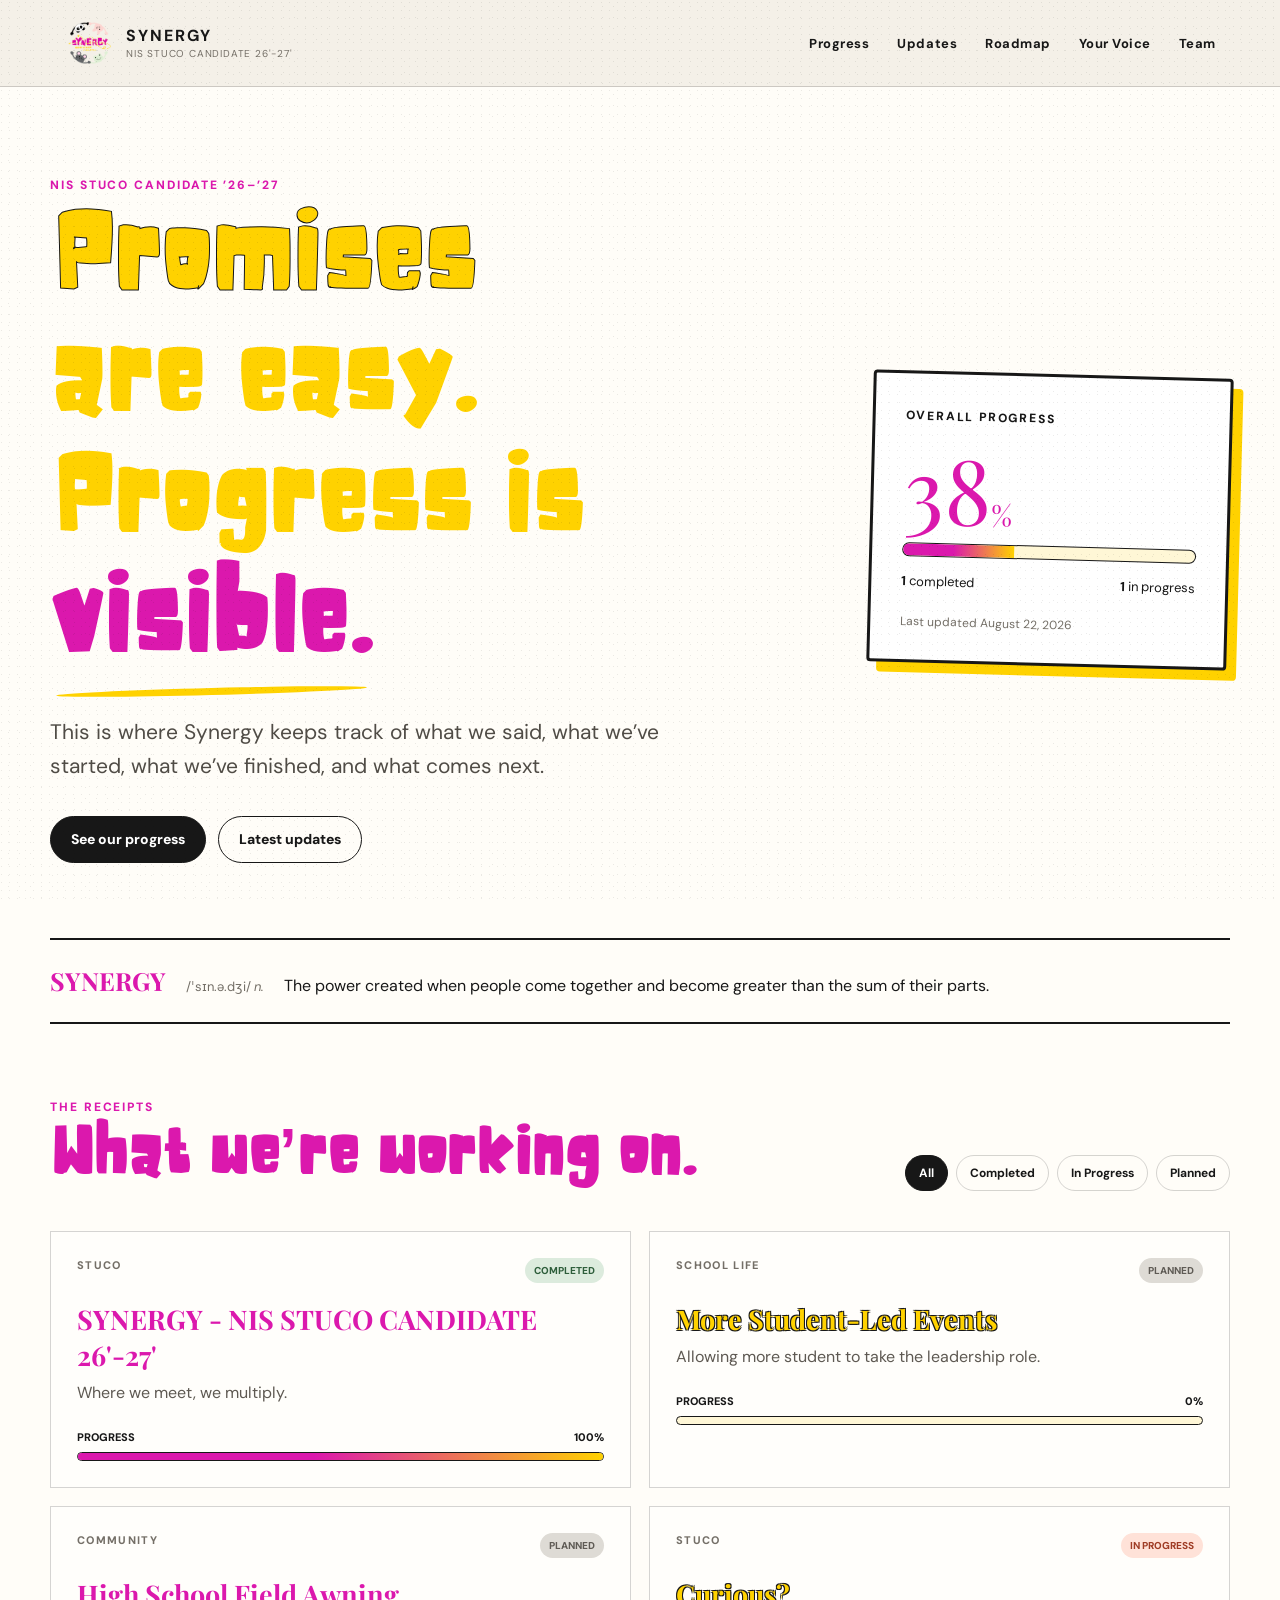
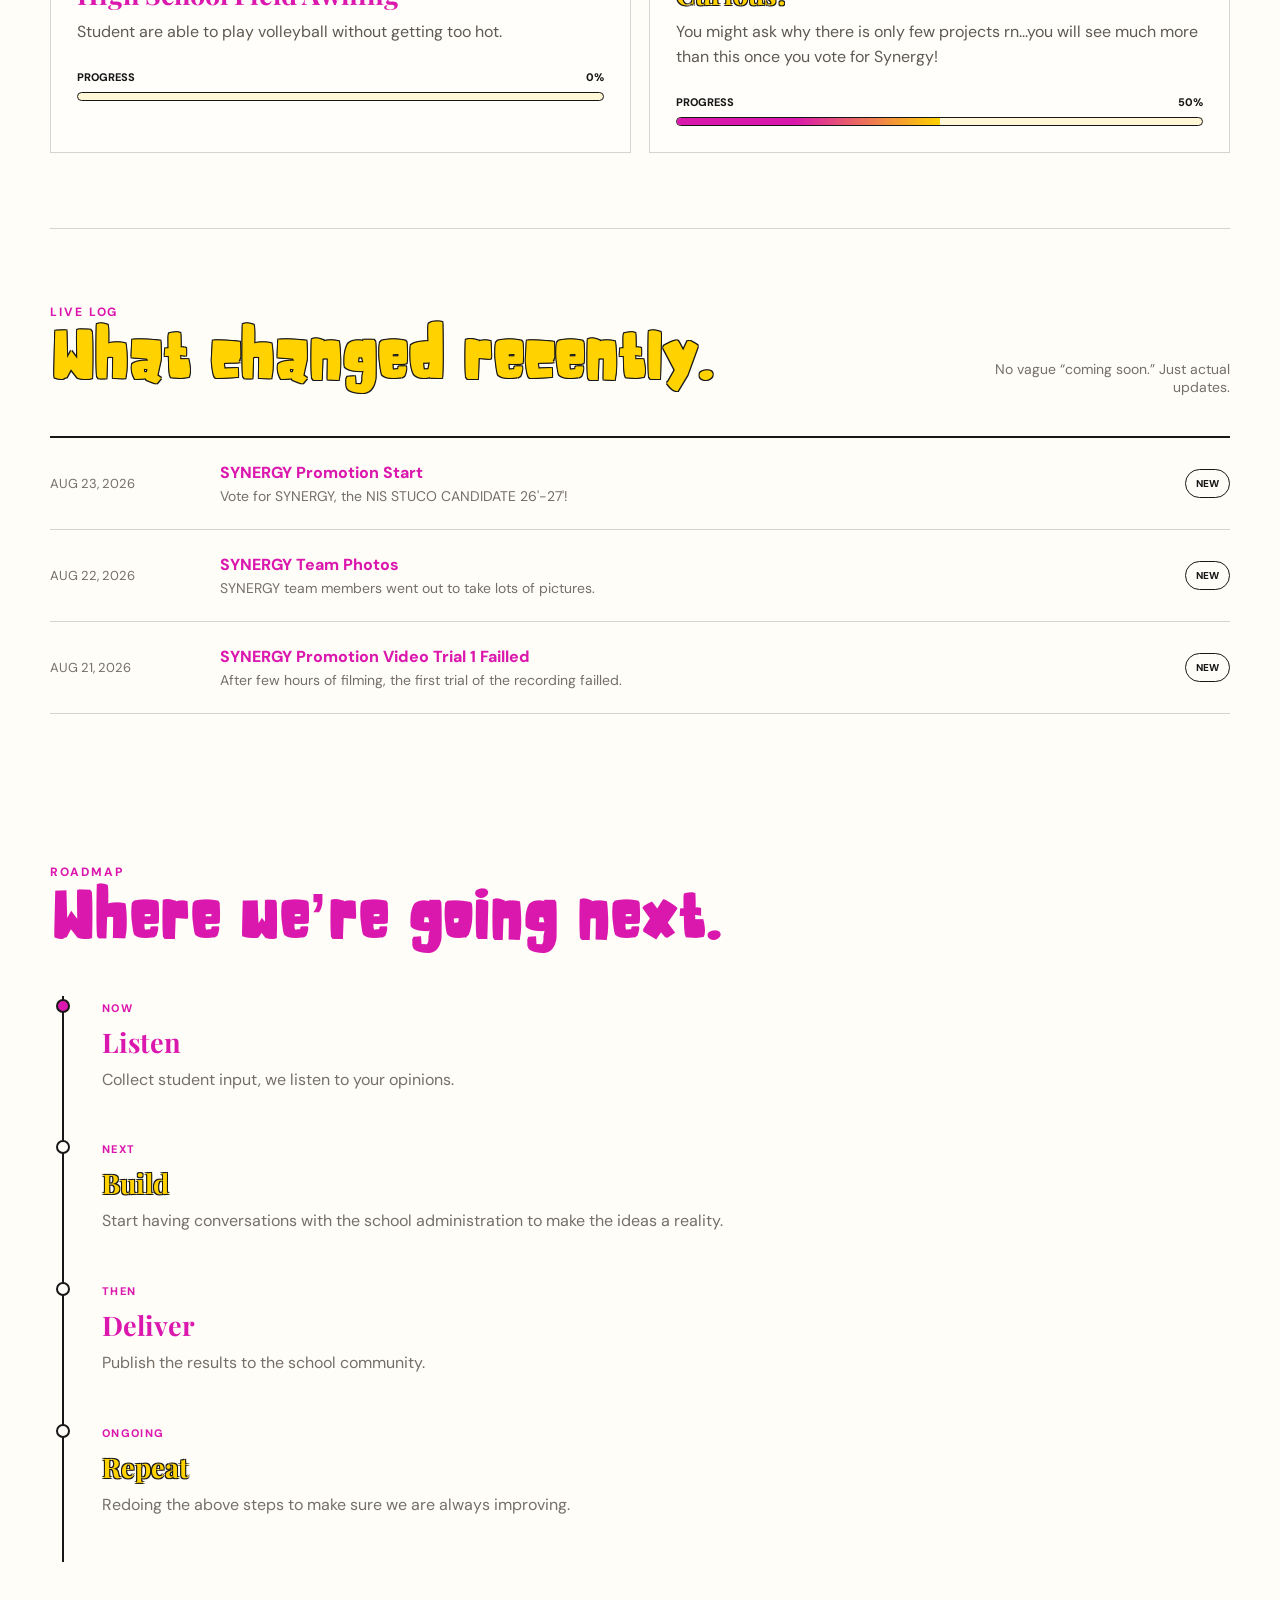
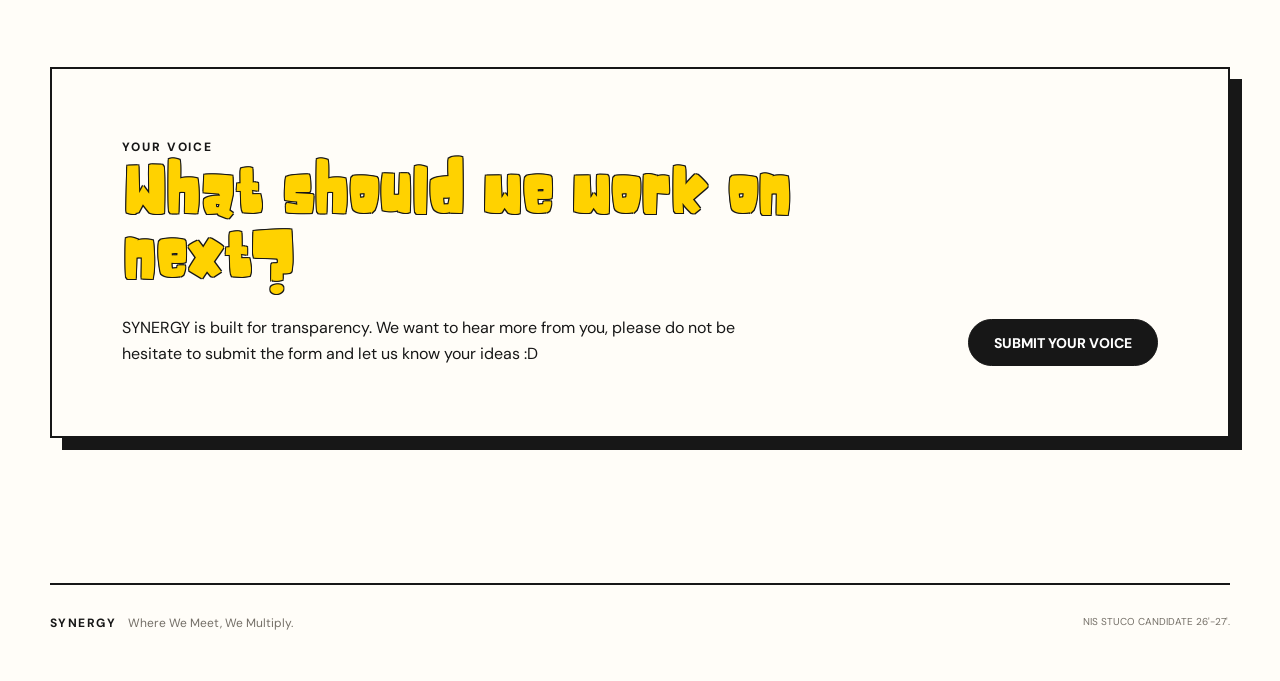
==== index.html @ 8efcdbad "Add files via upload" ====
<!DOCTYPE html>
<html lang="en">
<head>
  <meta charset="UTF-8" />
  <meta name="viewport" content="width=device-width, initial-scale=1.0" />
  <meta name="description" content="Synergy NIS STUCO Progress Hub — promises, progress, and updates in one place." />
  <title>Synergy — NIS STUCO Progress</title>
  <link rel="preconnect" href="https://fonts.googleapis.com">
  <link rel="preconnect" href="https://fonts.gstatic.com" crossorigin>
  <link href="https://fonts.googleapis.com/css2?family=DM+Sans:wght@400;500;600;700&family=Playfair+Display:ital,wght@0,700;1,700&display=swap" rel="stylesheet">
  <link href="https://fonts.googleapis.com/css2?family=Bungee&family=DM+Sans:wght@400;600;700;800&display=swap" rel="stylesheet">
  <link rel="stylesheet" href="style.css" />
  <style>
  /* Opening animation */
  #intro {
    position: fixed;
    inset: 0;
    z-index: 99999;

    display: flex;
    justify-content: center;
    align-items: center;

    background: #f3efe6;

    transition:
      opacity 0.7s ease,
      transform 0.9s cubic-bezier(.76, 0, .24, 1);
  }

  .intro-content {
    text-align: center;
  }

  .intro-logo {
    width: 600px;
    height: auto;

    opacity: 0;
    transform: scale(0.82);

    animation: logoIntro 1.2s ease forwards;
  }

  .intro-text {
    margin-top: 22px;

    font-size: 11px;
    font-weight: 700;
    letter-spacing: 0.25em;

    opacity: 0;
    transform: translateY(8px);

    animation: textIntro 0.8s ease 0.8s forwards;
  }

  #intro.hide {
    opacity: 0;
    transform: translateY(-100%);
    pointer-events: none;
  }

  @keyframes logoIntro {
    0% {
      opacity: 0;
      transform: scale(0.82);
    }

    100% {
      opacity: 1;
      transform: scale(1);
    }
  }

  @keyframes textIntro {
    0% {
      opacity: 0;
      transform: translateY(8px);
    }

    100% {
      opacity: 1;
      transform: translateY(0);
    }
  }
</style>
</head>
<body>
    
    <div id="intro">
      <div class="intro-content">
        <img src="synergy-wordlogo.png" alt="Synergy Logo" class="intro-logo" width="2000" height="500" />
    
        <p class="intro-text">
          WHERE WE MEET, WE MULTIPLY.
        </p>
      </div>
    </div>
    
  <div class="grain"></div>

  <header class="site-header">
    <a class="brand" href="#top" aria-label="Synergy home">
      <img class="brand-logo" src="synergy-logo.png" alt="Synergy Logo" width="50" height="50" />
      <span class="brand-text">
        <strong>SYNERGY</strong>
        <small>NIS STUCO CANDIDATE 26'-27'</small>
      </span>
    </a>

    <nav>
      <a href="#progress">Progress</a>
      <a href="#updates">Updates</a>
      <a href="#roadmap">Roadmap</a>
      <a href="#ideas">Your Voice</a>
      <a href="team.html">Team</a>
    </nav>

    <button class="menu-btn" id="menuBtn" aria-label="Open menu">☰</button>
  </header>

  <main id="top">
    <section class="hero">
      <div class="hero-copy">
        <p class="eyebrow">NIS STUCO CANDIDATE ’26–’27</p>
        <h1><span class="hero-yellow">Promises</span><br>are easy.<br>Progress is <em>visible.</em></h1>
        <p class="hero-sub">
          This is where Synergy keeps track of what we said, what we’ve started,
          what we’ve finished, and what comes next.
        </p>

        <div class="hero-actions">
          <a class="btn primary" href="#progress">See our progress</a>
          <a class="btn secondary" href="#updates">Latest updates</a>
        </div>
      </div>

      <aside class="score-card">
        <span class="score-label">OVERALL PROGRESS</span>
        <div class="score-number"><span id="overallPercent">0</span><small>%</small></div>
        <div class="progress-track big">
          <div id="overallBar" class="progress-fill"></div>
        </div>
        <div class="score-meta">
          <span><b id="completedCount">0</b> completed</span>
          <span><b id="activeCount">0</b> in progress</span>
        </div>
        <p class="updated">Last updated <span id="lastUpdated">—</span></p>
      </aside>
    </section>

    <section class="definition-strip">
      <span class="dictionary-word">SYNERGY</span>
      <span class="phonetic">/ˈsɪn.ə.dʒi/ <i>n.</i></span>
      <span class="definition">The power created when people come together and become greater than the sum of their parts.</span>
    </section>

    <section class="section" id="progress">
      <div class="section-heading">
        <div>
          <p class="eyebrow">THE RECEIPTS</p>
          <h2>What we’re working on.</h2>
        </div>
        <div class="filter-row" id="filters">
          <button class="filter active" data-filter="all">All</button>
          <button class="filter" data-filter="complete">Completed</button>
          <button class="filter" data-filter="active">In Progress</button>
          <button class="filter" data-filter="planned">Planned</button>
        </div>
      </div>

      <div class="progress-grid" id="progressGrid"></div>
    </section>

    <section class="section updates-section" id="updates">
      <div class="section-heading">
        <div>
          <p class="eyebrow">LIVE LOG</p>
          <h2>What changed recently.</h2>
        </div>
        <p class="section-note">No vague “coming soon.” Just actual updates.</p>
      </div>

      <div class="updates-list" id="updatesList"></div>
    </section>

    <section class="section" id="roadmap">
      <div class="section-heading">
        <div>
          <p class="eyebrow">ROADMAP</p>
          <h2>Where we’re going next.</h2>
        </div>
      </div>

      <div class="timeline" id="timeline"></div>
    </section>

    <section class="section voice-section" id="ideas">
      <div class="voice-card">
        <div>
          <p class="eyebrow">YOUR VOICE</p>
          <h2>What should we work on next?</h2>
          <p>
            SYNERGY is built for transparency. We want to hear more from you, please do not be hesitate to submit the form and let us know your ideas :D
          </p>
        </div>
        <a class="btn primary" href="#" id="ideaButton" style="min-width: 190px; padding: 0 28px; white-space: nowrap;">
          SUBMIT YOUR VOICE
        </a>
      </div>
    </section>
  </main>

  <footer>
    <div>
      <strong>SYNERGY</strong>
      <span>Where We Meet, We Multiply.</span>
    </div>
    <small>NIS STUCO CANDIDATE 26'-27'.</small>
  </footer>
  <script src="script.js"></script>
  <script>
  window.addEventListener("load", function () {
    const intro = document.getElementById("intro");

    setTimeout(() => {
      intro.classList.add("hide");
    }, 2200);

    setTimeout(() => {
      intro.style.display = "none";
    }, 3200);
  });
</script>
</body>
</html>
---- style.css ----
:root {
  --ink: #171717;

  --paper: #fffdf8;
  --paper-2: #fff7d6;

  --pink: #db18ad;
  --yellow: #ffd200;

  --muted: #746f67;
  --line: rgba(23, 23, 23, 0.18);

  --white: #ffffff;
}

@font-face {
  font-family: "Noot";
  src: url("noot-regular.ttf") format("truetype");
  font-weight: 400;
  font-style: normal;
  font-display: swap;
}

.team-group-photo {
  position: relative;

  display: flex;
  justify-content: center;
  align-items: center;

  min-height: 600px;
}


.group-photo-frame {
  position: relative;

  width: min(100%, 520px);

  padding: 14px 14px 55px;

  background: white;

  border: 3px solid var(--ink);

  box-shadow:
    13px 13px 0 var(--yellow);

  transform: rotate(2.5deg);

  transition:
    transform 0.25s ease,
    box-shadow 0.25s ease;
}


.group-photo-frame:hover {
  transform:
    rotate(0deg)
    translateY(-6px);

  box-shadow:
    15px 15px 0 var(--pink);
}


.group-photo-frame img {
  display: block;

  width: 100%;
  aspect-ratio: 1 / 1;

  object-fit: cover;

  border: 2px solid var(--ink);
}


/* little handwritten-style note */

.photo-note {
  position: absolute;

  left: 25px;
  bottom: 14px;

  font-family: "Noot", sans-serif;
  font-size: 22px;

  color: var(--pink);

  transform: rotate(-2deg);
}


/* DOODLES */

.photo-doodle {
  position: absolute;

  z-index: 5;

  font-family: "Noot", sans-serif;

  pointer-events: none;
}


.doodle-one {
  top: 20px;
  right: 20px;

  color: var(--yellow);

  font-size: 55px;

  transform: rotate(15deg);
}


.doodle-two {
  bottom: 30px;
  right: -10px;

  color: var(--pink);

  font-size: 50px;

  transform: rotate(10deg);
}


.doodle-three {
  top: 100px;
  left: -25px;

  color: var(--pink);

  font-size: 45px;

  transform: rotate(-15deg);
}

.doodle {
  position: absolute;
  font-family: "Noot", sans-serif;
  pointer-events: none;
  user-select: none;
  z-index: 2;
}

.doodle-pink {
  color: var(--pink);
}

.doodle-yellow {
  color: var(--yellow);
}

.eyebrow,
.project-category,
.timeline-date,
.update-date {
  color: var(--pink);
}

.section h2,
.voice-card h2 {
  color: var(--pink);
}

.section:nth-of-type(even) h2 {
  color: var(--yellow);
  text-shadow:
    -1px -1px 0 var(--ink),
     1px -1px 0 var(--ink),
    -1px  1px 0 var(--ink),
     1px  1px 0 var(--ink);
}

.project-card h3 {
  color: var(--pink);
}

.project-card:nth-child(even) h3 {
  color: var(--yellow);
  text-shadow:
    -1px -1px 0 var(--ink),
     1px -1px 0 var(--ink),
    -1px  1px 0 var(--ink),
     1px  1px 0 var(--ink);
}

.update-title {
  color: var(--pink);
}

.timeline-item h3 {
  color: var(--pink);
}

.timeline-item:nth-child(even) h3 {
  color: var(--yellow);
  text-shadow:
    -1px -1px 0 var(--ink),
     1px -1px 0 var(--ink),
    -1px  1px 0 var(--ink),
     1px  1px 0 var(--ink);
}

.dictionary-word {
  color: var(--pink);
}

* {
  box-sizing: border-box;
}

html {
  scroll-behavior: smooth;
}

body {
  margin: 0;
  color: var(--ink);
  background: var(--paper);
  font-family: "DM Sans", sans-serif;
  overflow-x: hidden;
}

.grain {
  pointer-events: none;
  position: fixed;
  inset: 0;
  z-index: 99;
  opacity: 0.08;
  background-image:
    radial-gradient(circle at 20% 30%, #000 0.6px, transparent 0.7px),
    radial-gradient(circle at 75% 60%, #000 0.5px, transparent 0.6px);
  background-size: 8px 8px, 11px 11px;
  mix-blend-mode: multiply;
}

.site-header {
  position: sticky;
  top: 0;
  z-index: 50;
  display: flex;
  align-items: center;
  justify-content: space-between;
  padding: 18px clamp(20px, 5vw, 70px);
  border-bottom: 1px solid var(--line);
  background: rgba(243, 239, 230, 0.92);
  backdrop-filter: blur(12px);
}

.brand {
  display: inline-flex;
  gap: 12px;
  align-items: center;
  color: inherit;
  text-decoration: none;
}

.brand-mark {
  display: grid;
  place-items: center;
  width: 42px;
  height: 42px;
  border: 2px solid var(--ink);
  border-radius: 50%;
  font-family: "Playfair Display", serif;
  font-size: 23px;
  font-weight: 700;
  transform: rotate(-6deg);
}

.brand-text {
  display: flex;
  flex-direction: column;
  line-height: 1;
}

.brand-text strong {
  letter-spacing: 0.12em;
}

.brand-text small {
  margin-top: 5px;
  color: var(--muted);
  font-size: 10px;
  letter-spacing: 0.08em;
}

nav {
  display: flex;
  gap: 28px;
}

nav a {
  position: relative;

  color: var(--ink);
  text-decoration: none;
  font-size: 13px;
  font-weight: 700;
  letter-spacing: 0.04em;
}

nav a::after {
  content: "";
  position: absolute;

  left: 0;
  bottom: -5px;

  width: 0;
  height: 4px;

  background: var(--yellow);
  border-radius: 50%;

  transition: width 0.2s ease;
}

nav a:hover::after {
  width: 100%;
}

nav a:hover {
  color: var(--pink);
}

.menu-btn {
  display: none;
  border: 0;
  background: transparent;
  font-size: 25px;
  cursor: pointer;
}

main {
  width: min(1180px, calc(100% - 40px));
  margin: 0 auto;
}

.hero {
  min-height: 74vh;
  display: grid;
  grid-template-columns: minmax(0, 1.5fr) minmax(300px, 0.75fr);
  gap: clamp(40px, 8vw, 100px);
  align-items: center;
  padding: 90px 0 75px;
}

.eyebrow {
  margin: 0 0 12px;
  color: var(--pink);
  font-size: 12px;
  font-weight: 800;
  letter-spacing: 0.16em;
}

.hero-yellow {
  color: var(--yellow);
  -webkit-text-stroke: 1px var(--ink);
}

.hero h1,
.section h2,
.voice-card h2,
.project-card h3,
.timeline-item h3 {
  font-family: "Noot", sans-serif;
}

.hero h1 {
  color: var(--yellow);
}

.hero h1 em {
  color: var(--pink);
  font-style: normal;
}

.hero h1 {
  margin: 0;
  max-width: 850px;
  font-size: clamp(55px, 8vw, 105px);
  line-height: 1.18;
  letter-spacing: 0.01em;
}

.hero h1 em {
  color: var(--accent);
  font-weight: 700;
}

.hero h1 em {
  position: relative;
  display: inline-block;
  color: var(--pink);
  font-style: normal;
}

.hero h1 em::after {
  content: "";
  position: absolute;

  left: 2%;
  bottom: -7px;

  width: 96%;
  height: 7px;

  background: var(--yellow);

  border-radius: 50%;
  transform: rotate(-1.5deg);

  z-index: -1;
}

.hero-sub {
  max-width: 680px;
  margin: 28px 0 0;
  color: #504c46;
  font-size: clamp(17px, 2vw, 21px);
  line-height: 1.6;
}

.hero-actions {
  display: flex;
  gap: 12px;
  flex-wrap: wrap;
  margin-top: 32px;
}

.btn {
  display: inline-flex;
  align-items: center;
  justify-content: center;
  min-height: 47px;
  padding: 0 20px;
  border: 1.5px solid var(--ink);
  border-radius: 999px;
  color: var(--ink);
  font-size: 14px;
  font-weight: 800;
  text-decoration: none;
  transition: 160ms ease;
}

.btn:hover {
  transform: translateY(-2px);
}

.btn.primary {
  background: var(--ink);
  color: var(--white);
}

.btn.secondary {
  background: transparent;
}

.score-card {
  padding: 30px;
  border: 3px solid var(--ink);
  background: #fff;
  box-shadow: 10px 10px 0 var(--yellow);
  transform: rotate(1.5deg);
  border-radius: 4px;
}

.score-number {
  color: var(--pink);
}

.score-label {
  font-size: 12px;
  font-weight: 800;
  letter-spacing: 0.15em;
}

.score-number {
  margin: 18px 0 10px;
  font-family: "Playfair Display", serif;
  font-size: 90px;
  line-height: 1;
}

.score-number small {
  font-size: 28px;
}

.progress-track {
  position: relative;
  height: 9px;
  overflow: hidden;
  border: 1px solid var(--ink);
  border-radius: 99px;
  background: var(--paper-2);
}

.progress-track.big {
  height: 14px;
}

.progress-fill {
  width: 0;
  height: 100%;

  background: linear-gradient(
    90deg,
    #db18ad 0%,
    #db18ad 45%,
    #ffd200 100%
  );

  transition: width 900ms cubic-bezier(.16,.8,.22,1);
}

.score-meta {
  display: flex;
  justify-content: space-between;
  margin-top: 16px;
  font-size: 13px;
}

.updated {
  margin: 24px 0 0;
  color: var(--muted);
  font-size: 12px;
}

.definition-strip {
  display: grid;
  grid-template-columns: auto auto 1fr;
  gap: 20px;
  align-items: baseline;
  padding: 24px 0;
  border-top: 2px solid var(--ink);
  border-bottom: 2px solid var(--ink);
}

.dictionary-word {
  font-family: "Playfair Display", serif;
  font-size: 25px;
  font-weight: 700;
}

.phonetic {
  color: var(--muted);
  font-size: 13px;
}

.definition {
  line-height: 1.5;
}

.section {
  padding: 75px 0;
}

.section-heading {
  display: flex;
  align-items: end;
  justify-content: space-between;
  gap: 30px;
  margin-bottom: 40px;
}

.section h2,
.voice-card h2 {
  margin: 0;
  font-size: clamp(40px, 5vw, 66px);
  line-height: 1;
}

.section-note {
  max-width: 280px;
  margin: 0;
  color: var(--muted);
  font-size: 14px;
  text-align: right;
}

.filter-row {
  display: flex;
  flex-wrap: wrap;
  gap: 8px;
}

.filter {
  padding: 9px 13px;
  border: 1px solid var(--line);
  border-radius: 999px;
  background: transparent;
  color: var(--ink);
  font: inherit;
  font-size: 12px;
  font-weight: 700;
  cursor: pointer;
}

.filter.active,
.filter:hover {
  border-color: var(--ink);
  background: var(--ink);
  color: var(--white);
}

.progress-grid {
  display: grid;
  grid-template-columns: repeat(2, 1fr);
  gap: 18px;
}

.project-card {
  padding: 26px;
  border: 1px solid var(--line);
  background: rgba(255,255,255,.35);
  transition: transform 160ms ease, box-shadow 160ms ease;
}

.project-card:hover {
  transform: translateY(-4px);
  box-shadow: var(--shadow);
}

.project-top {
  display: flex;
  justify-content: space-between;
  gap: 18px;
}

.project-category {
  color: var(--muted);
  font-size: 11px;
  font-weight: 800;
  letter-spacing: 0.12em;
  text-transform: uppercase;
}

.status-pill {
  white-space: nowrap;
  padding: 6px 9px;
  border-radius: 99px;
  font-size: 10px;
  font-weight: 800;
  text-transform: uppercase;
}

.status-complete {
  background: #dcebdd;
  color: #2e5e3b;
}

.status-active {
  background: #ffe2d8;
  color: #9f3c25;
}

.status-planned {
  background: #dedbd5;
  color: #5f5b55;
}

.project-card h3 {
  margin: 18px 0 8px;
  font-family: "Playfair Display", serif;
  font-size: 27px;
}

.project-card p {
  margin: 0;
  color: #5e5952;
  line-height: 1.55;
}

.project-progress {
  margin-top: 25px;
}

.project-progress-row {
  display: flex;
  justify-content: space-between;
  margin-bottom: 8px;
  font-size: 11px;
  font-weight: 800;
}

.updates-section {
  border-top: 1px solid var(--line);
}

.updates-list {
  border-top: 2px solid var(--ink);
}

.update-item {
  display: grid;
  grid-template-columns: 140px 1fr auto;
  gap: 30px;
  align-items: center;
  padding: 24px 0;
  border-bottom: 1px solid var(--line);
}

.update-date {
  color: var(--muted);
  font-size: 13px;
}

.update-title {
  margin: 0 0 4px;
  font-weight: 800;
}

.update-description {
  margin: 0;
  color: var(--muted);
  font-size: 14px;
}

.update-tag {
  padding: 7px 10px;
  border: 1px solid var(--ink);
  border-radius: 99px;
  font-size: 10px;
  font-weight: 800;
}

.timeline {
  position: relative;
  margin-left: 12px;
  border-left: 2px solid var(--ink);
}

.timeline-item {
  position: relative;
  padding: 0 0 45px 38px;
}

.timeline-dot {
  position: absolute;
  left: -8px;
  top: 3px;
  width: 14px;
  height: 14px;
  border: 2px solid var(--ink);
  border-radius: 50%;
  background: var(--paper);
}

.timeline-item.current .timeline-dot {
  background: var(--pink);
}

.timeline-date {
  color: var(--pink);
  font-size: 11px;
  font-weight: 800;
  letter-spacing: 0.12em;
}

.timeline-item h3 {
  margin: 7px 0;
  font-family: "Playfair Display", serif;
  font-size: 27px;
}

.timeline-item p {
  max-width: 680px;
  margin: 0;
  color: var(--muted);
  line-height: 1.6;
}

.voice-section {
  padding-top: 30px;
}

.voice-card {
  display: flex;
  justify-content: space-between;
  gap: 40px;
  align-items: end;
  padding: clamp(30px, 6vw, 70px);
  background: var(--accent);
  color: var(--ink);
  border: 2px solid var(--ink);
  box-shadow: 12px 12px 0 var(--ink);
}

.voice-card p:not(.eyebrow) {
  max-width: 650px;
  margin: 20px 0 0;
  line-height: 1.6;
}

.voice-card .eyebrow {
  color: var(--ink);
}

footer {
  width: min(1180px, calc(100% - 40px));
  margin: 70px auto 0;
  padding: 30px 0 50px;
  border-top: 2px solid var(--ink);
  display: flex;
  justify-content: space-between;
  gap: 20px;
  color: var(--muted);
  font-size: 12px;
}

footer div {
  display: flex;
  gap: 12px;
}

footer strong {
  color: var(--ink);
  letter-spacing: .12em;
}

.toast {
  position: fixed;
  left: 50%;
  bottom: 28px;
  z-index: 100;
  transform: translate(-50%, 120px);
  padding: 12px 18px;
  border: 1px solid var(--ink);
  background: var(--ink);
  color: var(--white);
  border-radius: 8px;
  font-size: 13px;
  opacity: 0;
  transition: 220ms ease;
}

.toast.show {
  transform: translate(-50%, 0);
  opacity: 1;
}

@media (max-width: 820px) {
  nav {
    position: absolute;
    top: 79px;
    left: 20px;
    right: 20px;
    display: none;
    flex-direction: column;
    padding: 20px;
    border: 1px solid var(--line);
    background: var(--white);
    box-shadow: var(--shadow);
  }

  nav.open {
    display: flex;
  }

  .menu-btn {
    display: block;
  }

  .hero {
    min-height: auto;
    grid-template-columns: 1fr;
    padding-top: 70px;
  }

  .score-card {
    transform: none;
  }

  .definition-strip {
    grid-template-columns: 1fr;
    gap: 6px;
  }

  .section {
    padding: 80px 0;
  }

  .section-heading {
    align-items: start;
    flex-direction: column;
  }

  .section-note {
    text-align: left;
  }

  .progress-grid {
    grid-template-columns: 1fr;
  }

  .update-item {
    grid-template-columns: 1fr;
    gap: 8px;
  }

  .update-tag {
    width: max-content;
  }

  .voice-card {
    align-items: start;
    flex-direction: column;
  }

  .voice-card .btn {
  min-width: 170px;
  white-space: nowrap;
  }

  footer {
    flex-direction: column;
  }

  .brand-logo {
  width: 30px;
  height: 30px;
  object-fit: contain;
  }
}
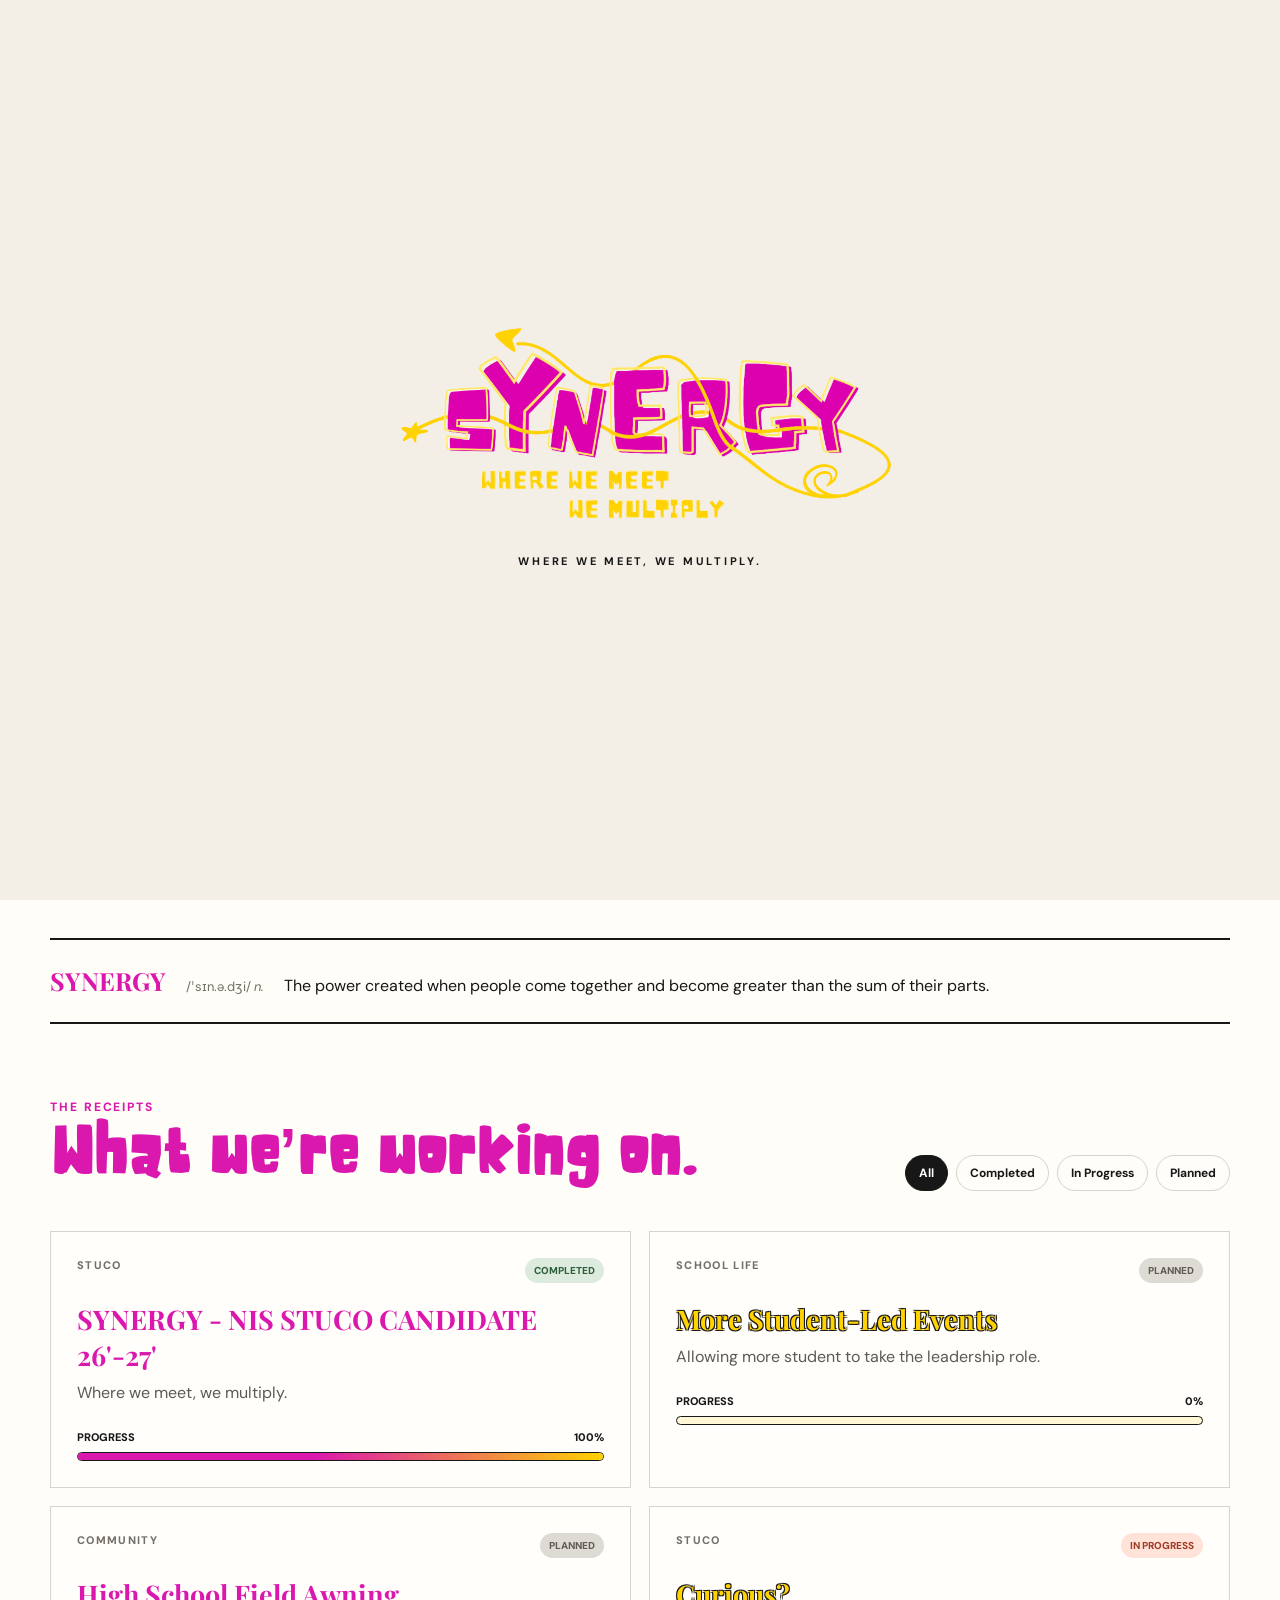
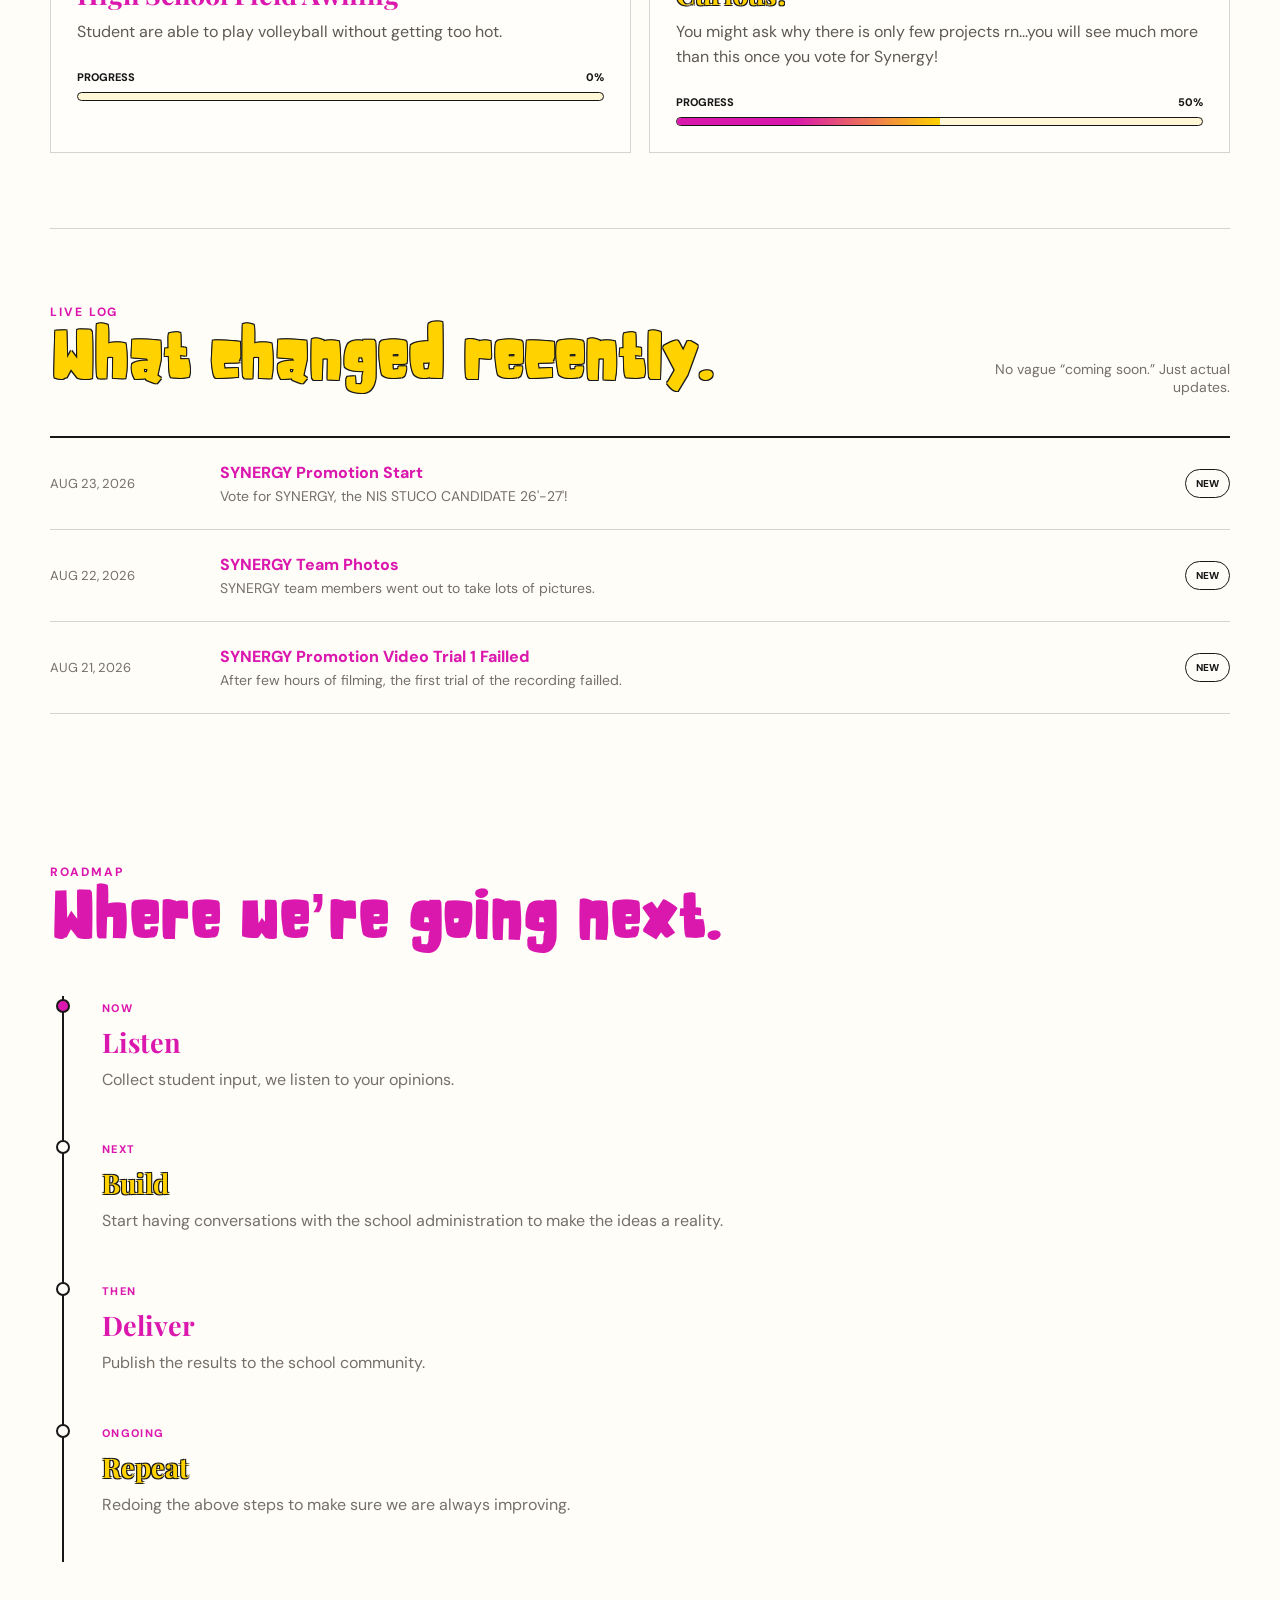
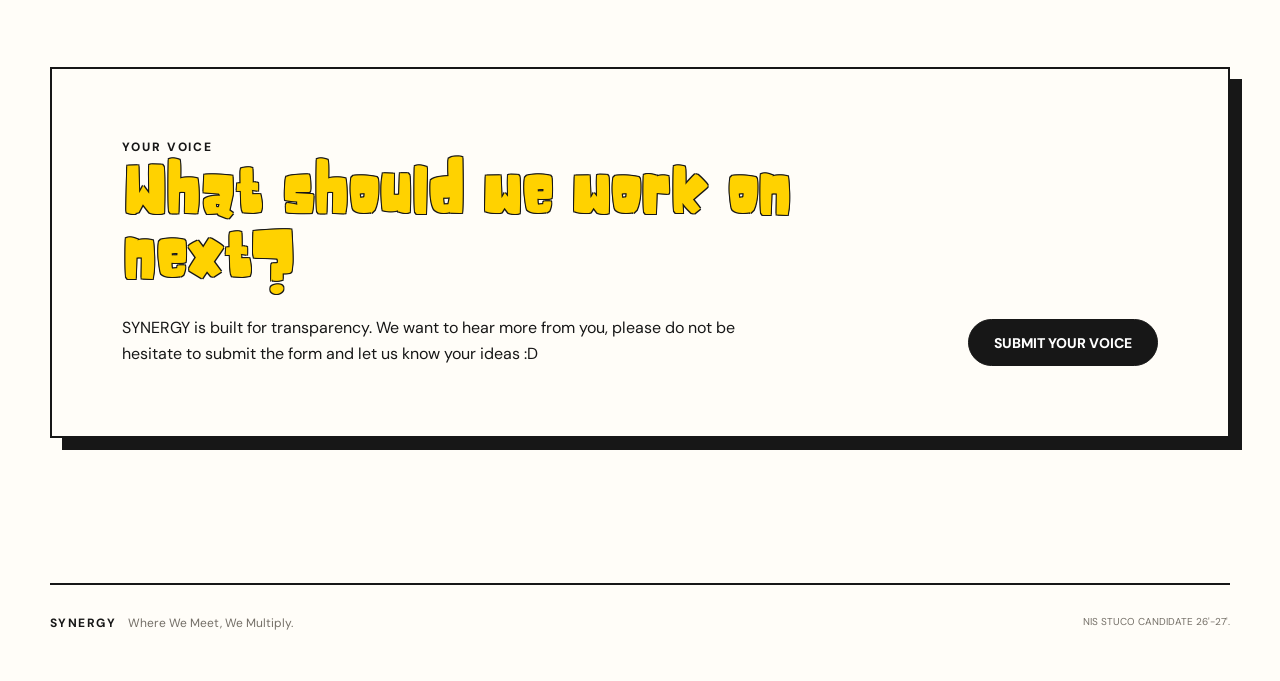
==== commit d519ffee: "Update index.html" ====
--- a/index.html
+++ b/index.html
@@ -10,8 +10,12 @@
   <link href="https://fonts.googleapis.com/css2?family=DM+Sans:wght@400;500;600;700&family=Playfair+Display:ital,wght@0,700;1,700&display=swap" rel="stylesheet">
   <link href="https://fonts.googleapis.com/css2?family=Bungee&family=DM+Sans:wght@400;600;700;800&display=swap" rel="stylesheet">
   <link rel="stylesheet" href="style.css" />
+  <link rel="manifest" href="manifest.json">
+<meta name="theme-color" content="#db18ad">
+
+<link rel="apple-touch-icon" href="icon-192.png">
   <style>
-  /* Opening animation */
+
   #intro {
     position: fixed;
     inset: 0;
@@ -221,6 +225,19 @@
   </footer>
   <script src="script.js"></script>
   <script>
+
+  if ("serviceWorker" in navigator) {
+    window.addEventListener("load", () => {
+      navigator.serviceWorker.register("./service-worker.js")
+        .then(() => {
+          console.log("Service Worker registered");
+        })
+        .catch(error => {
+          console.log("Service Worker registration failed:", error);
+        });
+    });
+  }
+
   window.addEventListener("load", function () {
     const intro = document.getElementById("intro");
 
@@ -234,4 +251,4 @@
   });
 </script>
 </body>
-</html>+</html>
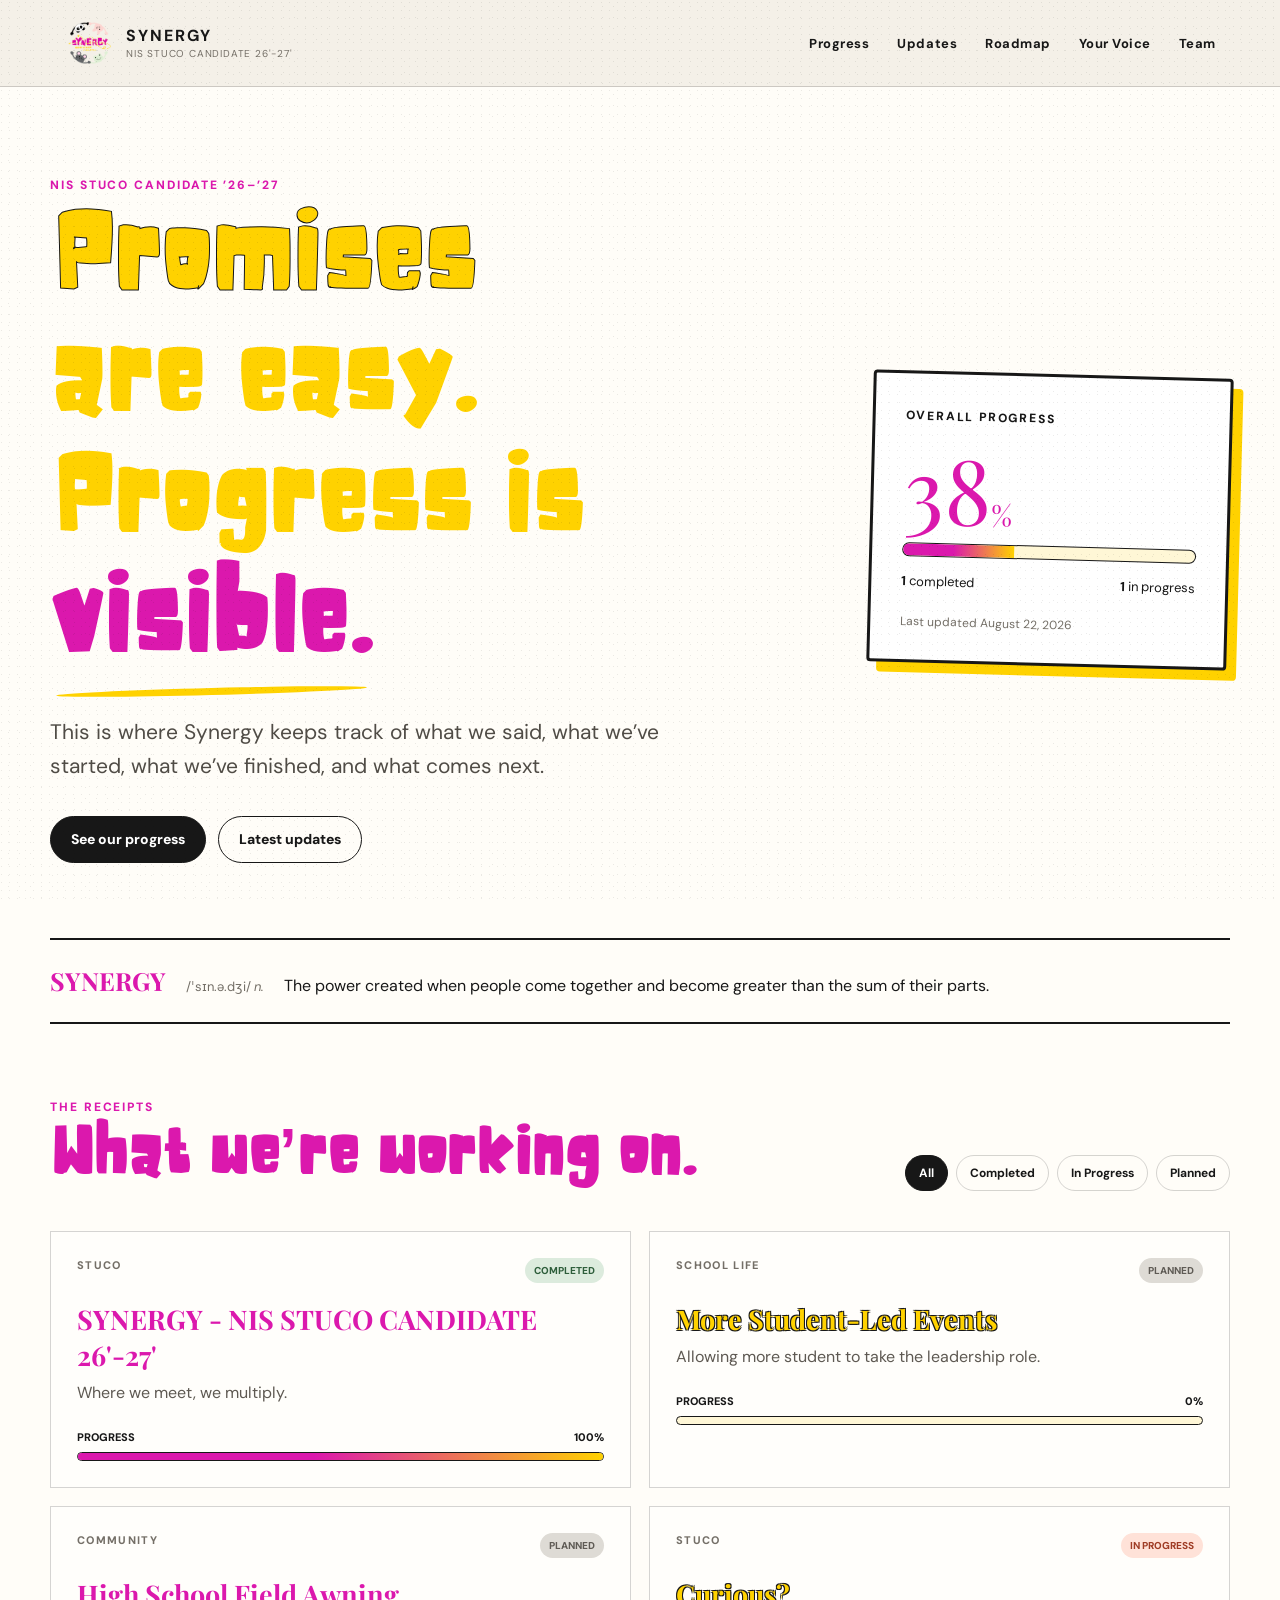
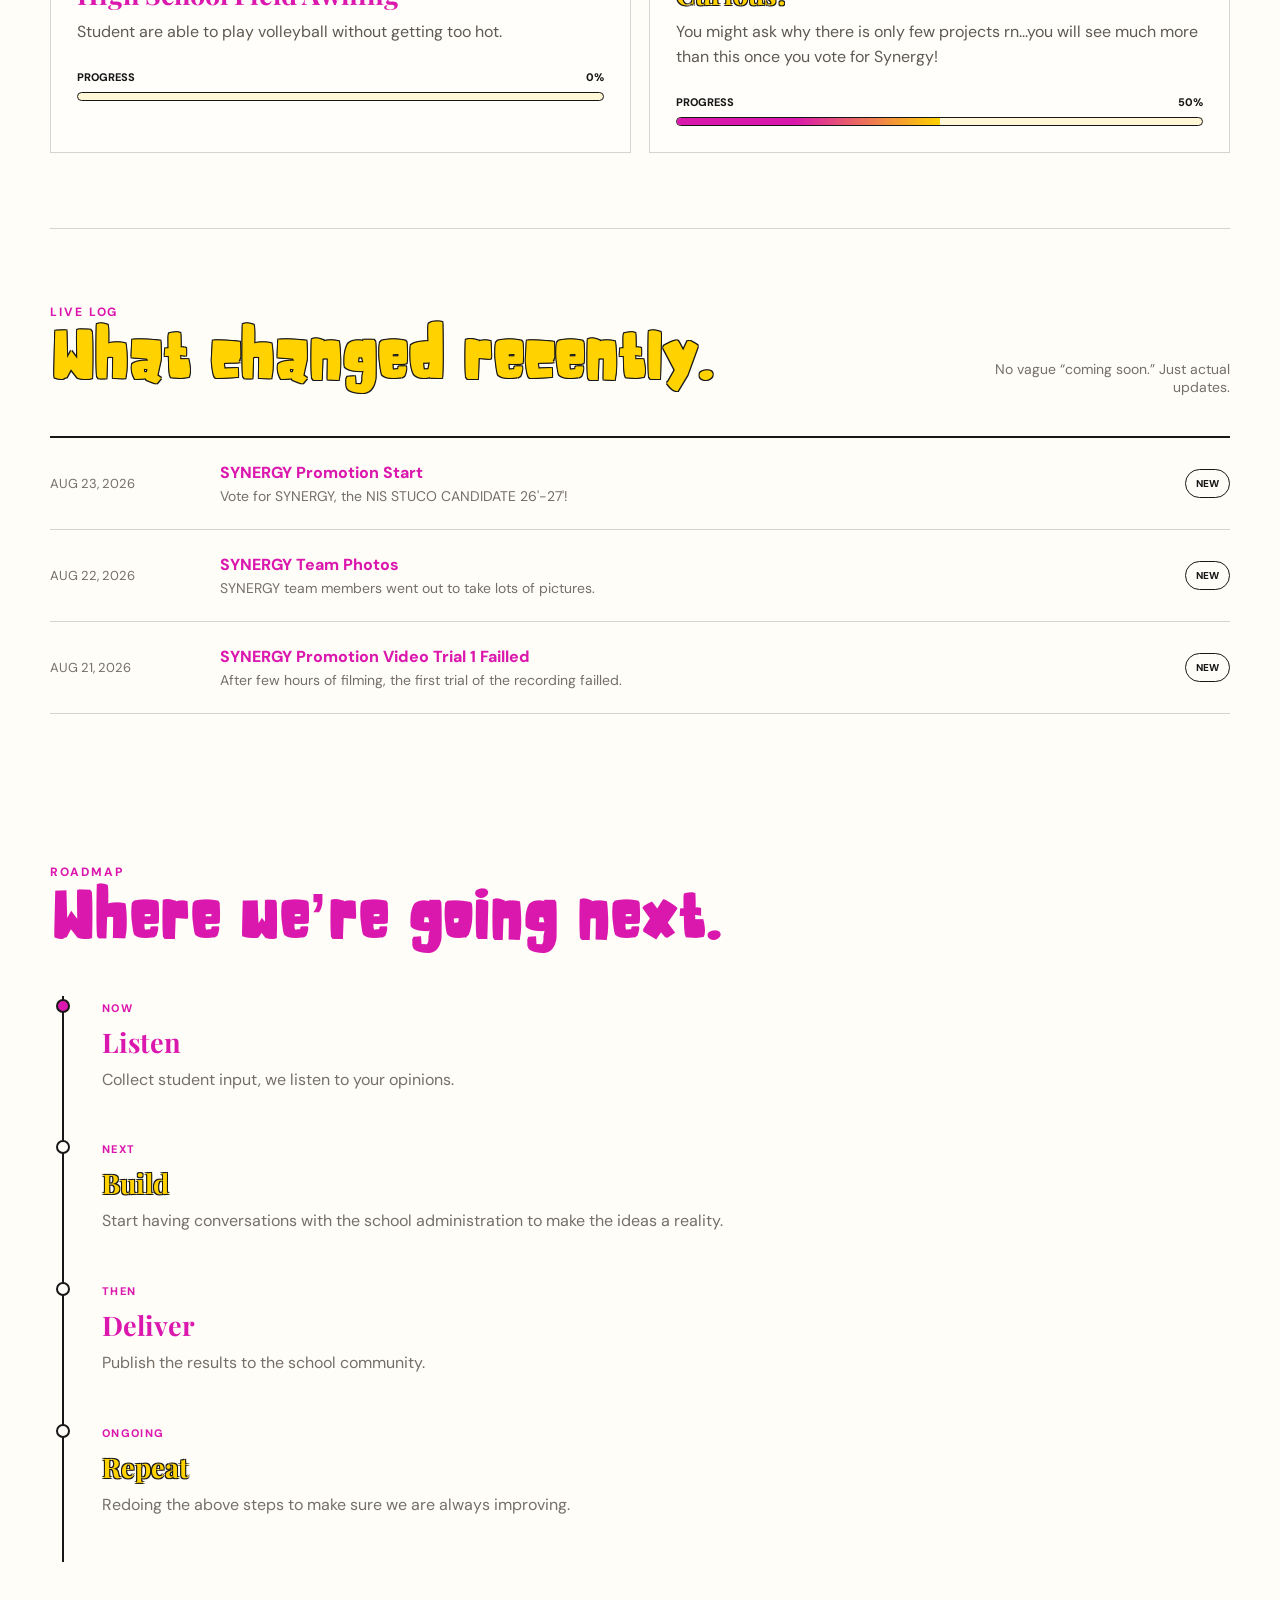
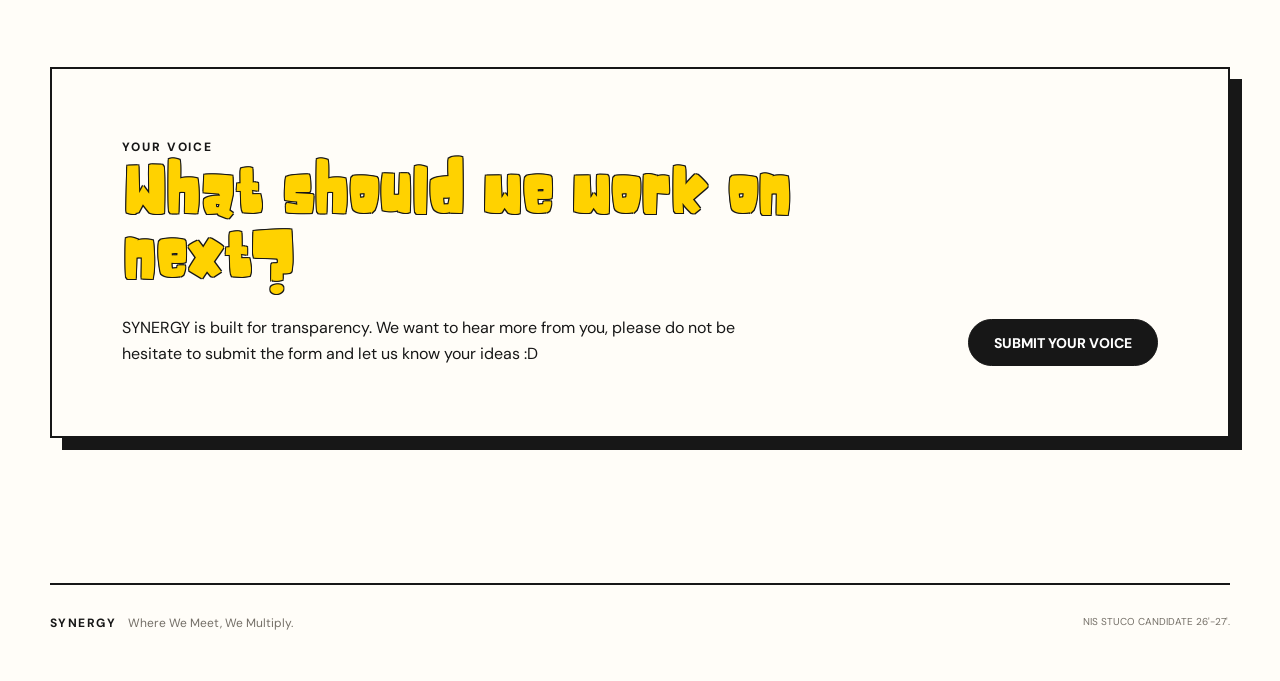
==== commit 06b16750: "Fix title formatting in index.html" ====
--- a/index.html
+++ b/index.html
@@ -4,7 +4,7 @@
   <meta charset="UTF-8" />
   <meta name="viewport" content="width=device-width, initial-scale=1.0" />
   <meta name="description" content="Synergy NIS STUCO Progress Hub — promises, progress, and updates in one place." />
-  <title>Synergy — NIS STUCO Progress</title>
+  <title>Synergy - NIS STUCO Progress</title>
   <link rel="preconnect" href="https://fonts.googleapis.com">
   <link rel="preconnect" href="https://fonts.gstatic.com" crossorigin>
   <link href="https://fonts.googleapis.com/css2?family=DM+Sans:wght@400;500;600;700&family=Playfair+Display:ital,wght@0,700;1,700&display=swap" rel="stylesheet">
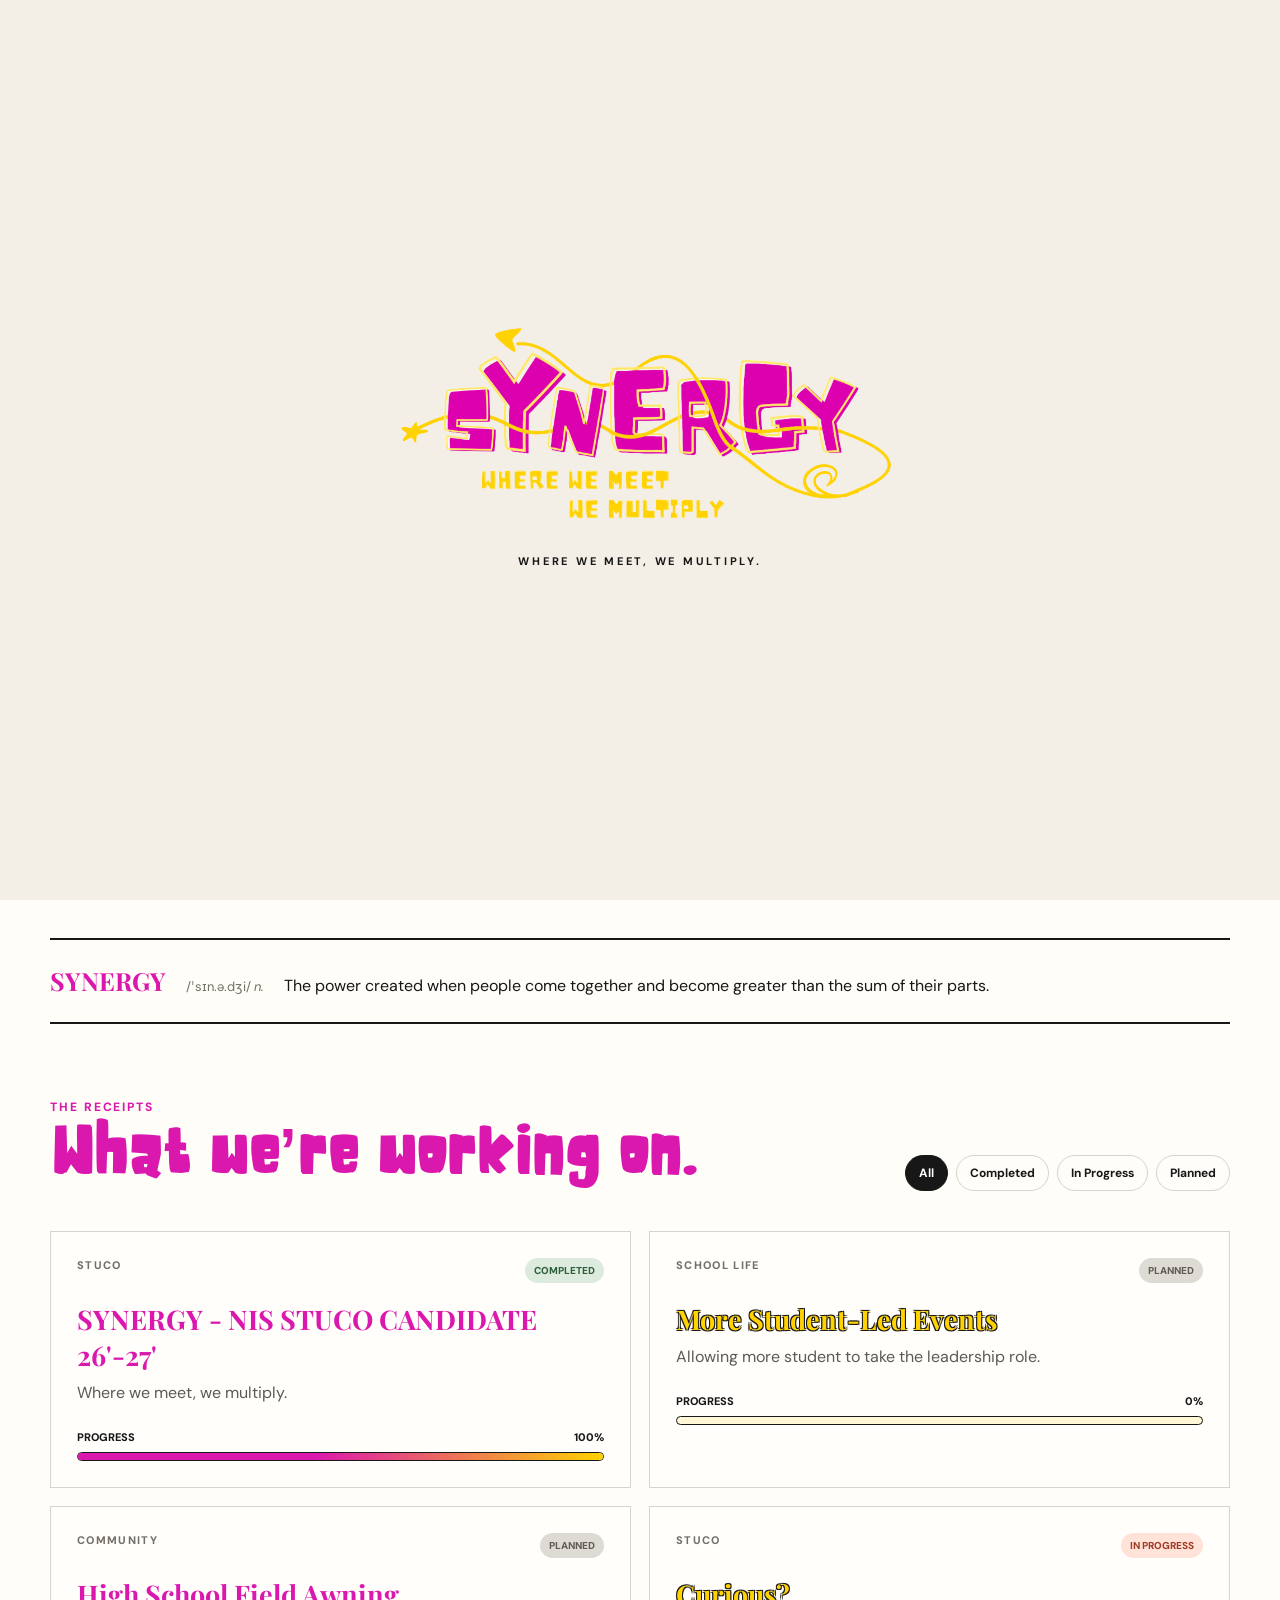
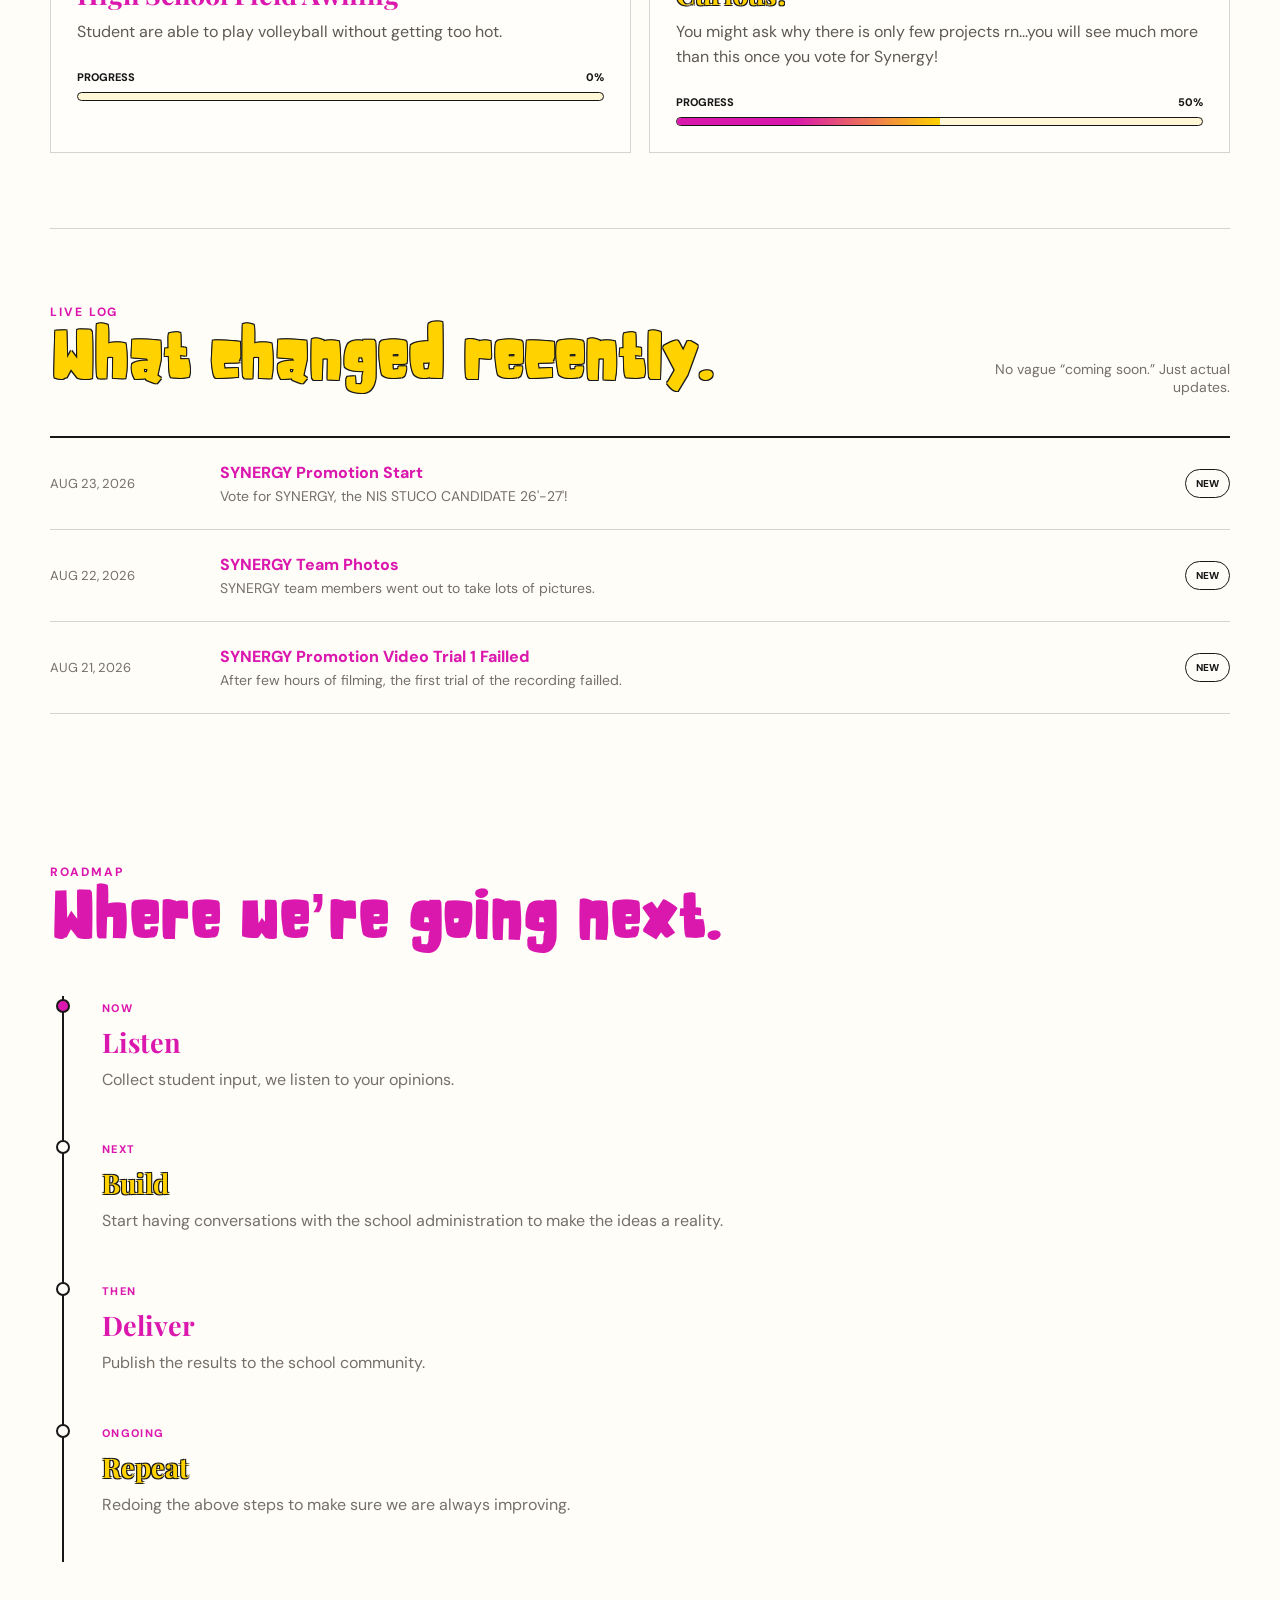
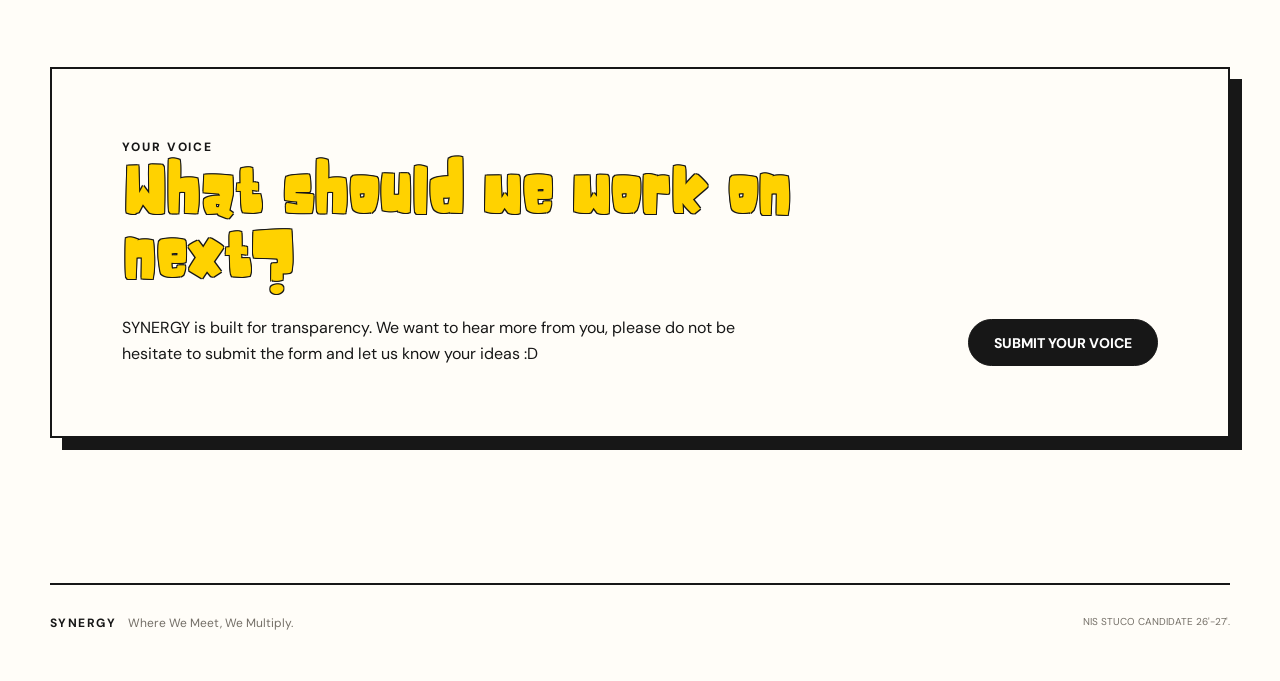
==== commit 4d4415b4: "Update title case in index.html" ====
--- a/index.html
+++ b/index.html
@@ -4,7 +4,7 @@
   <meta charset="UTF-8" />
   <meta name="viewport" content="width=device-width, initial-scale=1.0" />
   <meta name="description" content="Synergy NIS STUCO Progress Hub — promises, progress, and updates in one place." />
-  <title>Synergy - NIS STUCO Progress</title>
+  <title>SYNERGY · Where We Meet, We Multiply.</title>
   <link rel="preconnect" href="https://fonts.googleapis.com">
   <link rel="preconnect" href="https://fonts.gstatic.com" crossorigin>
   <link href="https://fonts.googleapis.com/css2?family=DM+Sans:wght@400;500;600;700&family=Playfair+Display:ital,wght@0,700;1,700&display=swap" rel="stylesheet">
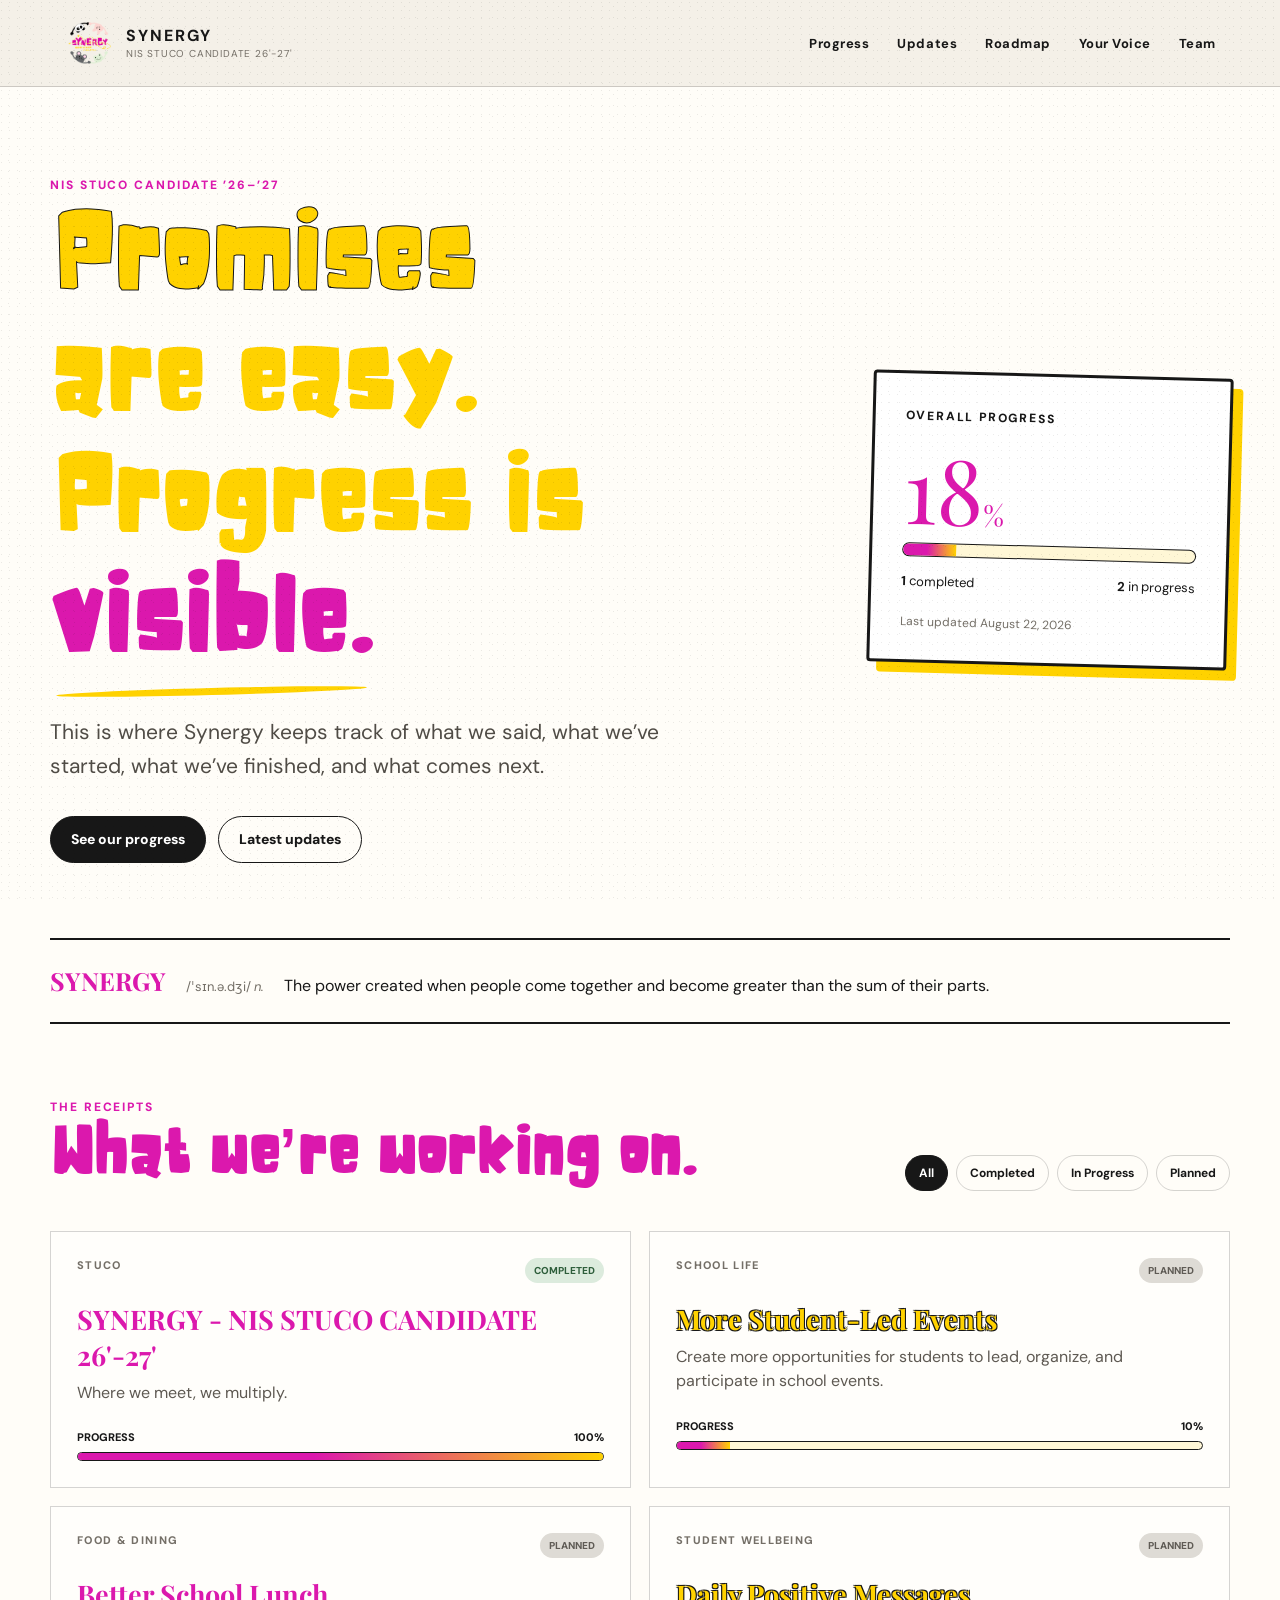
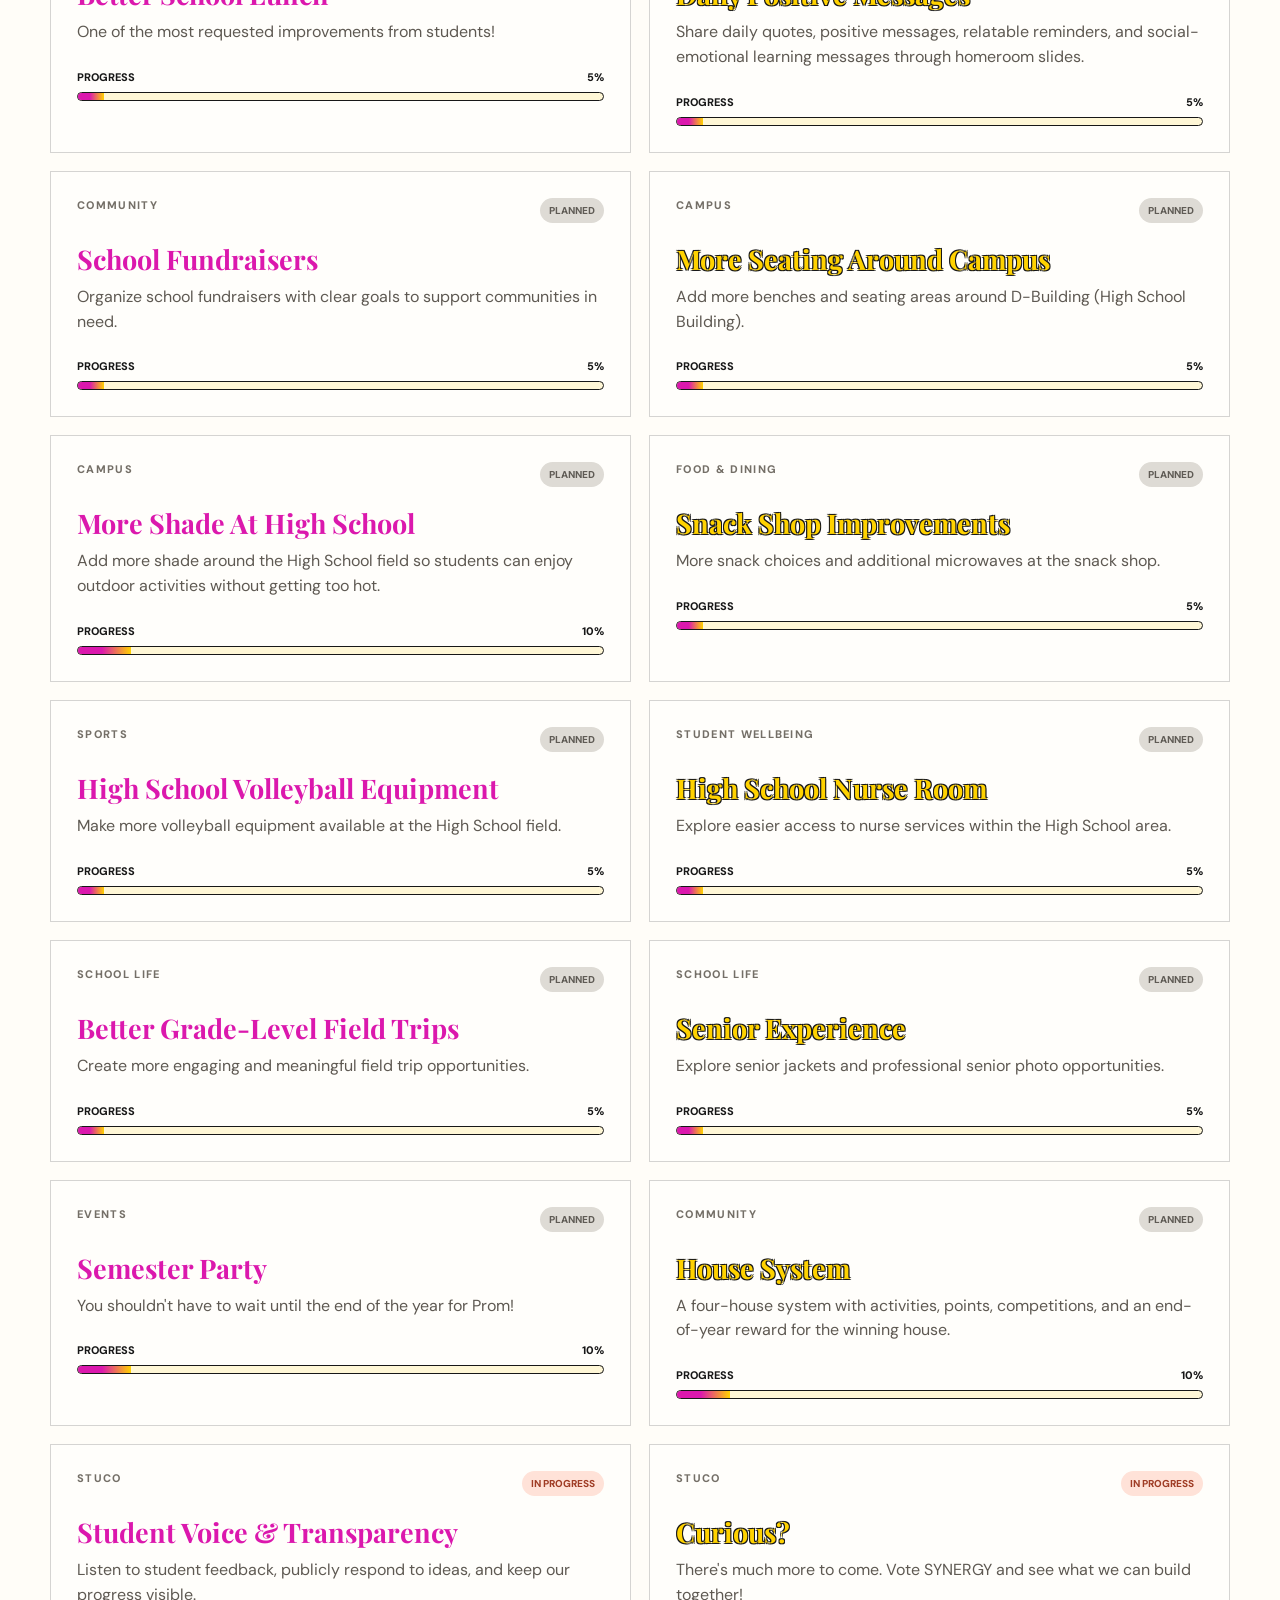
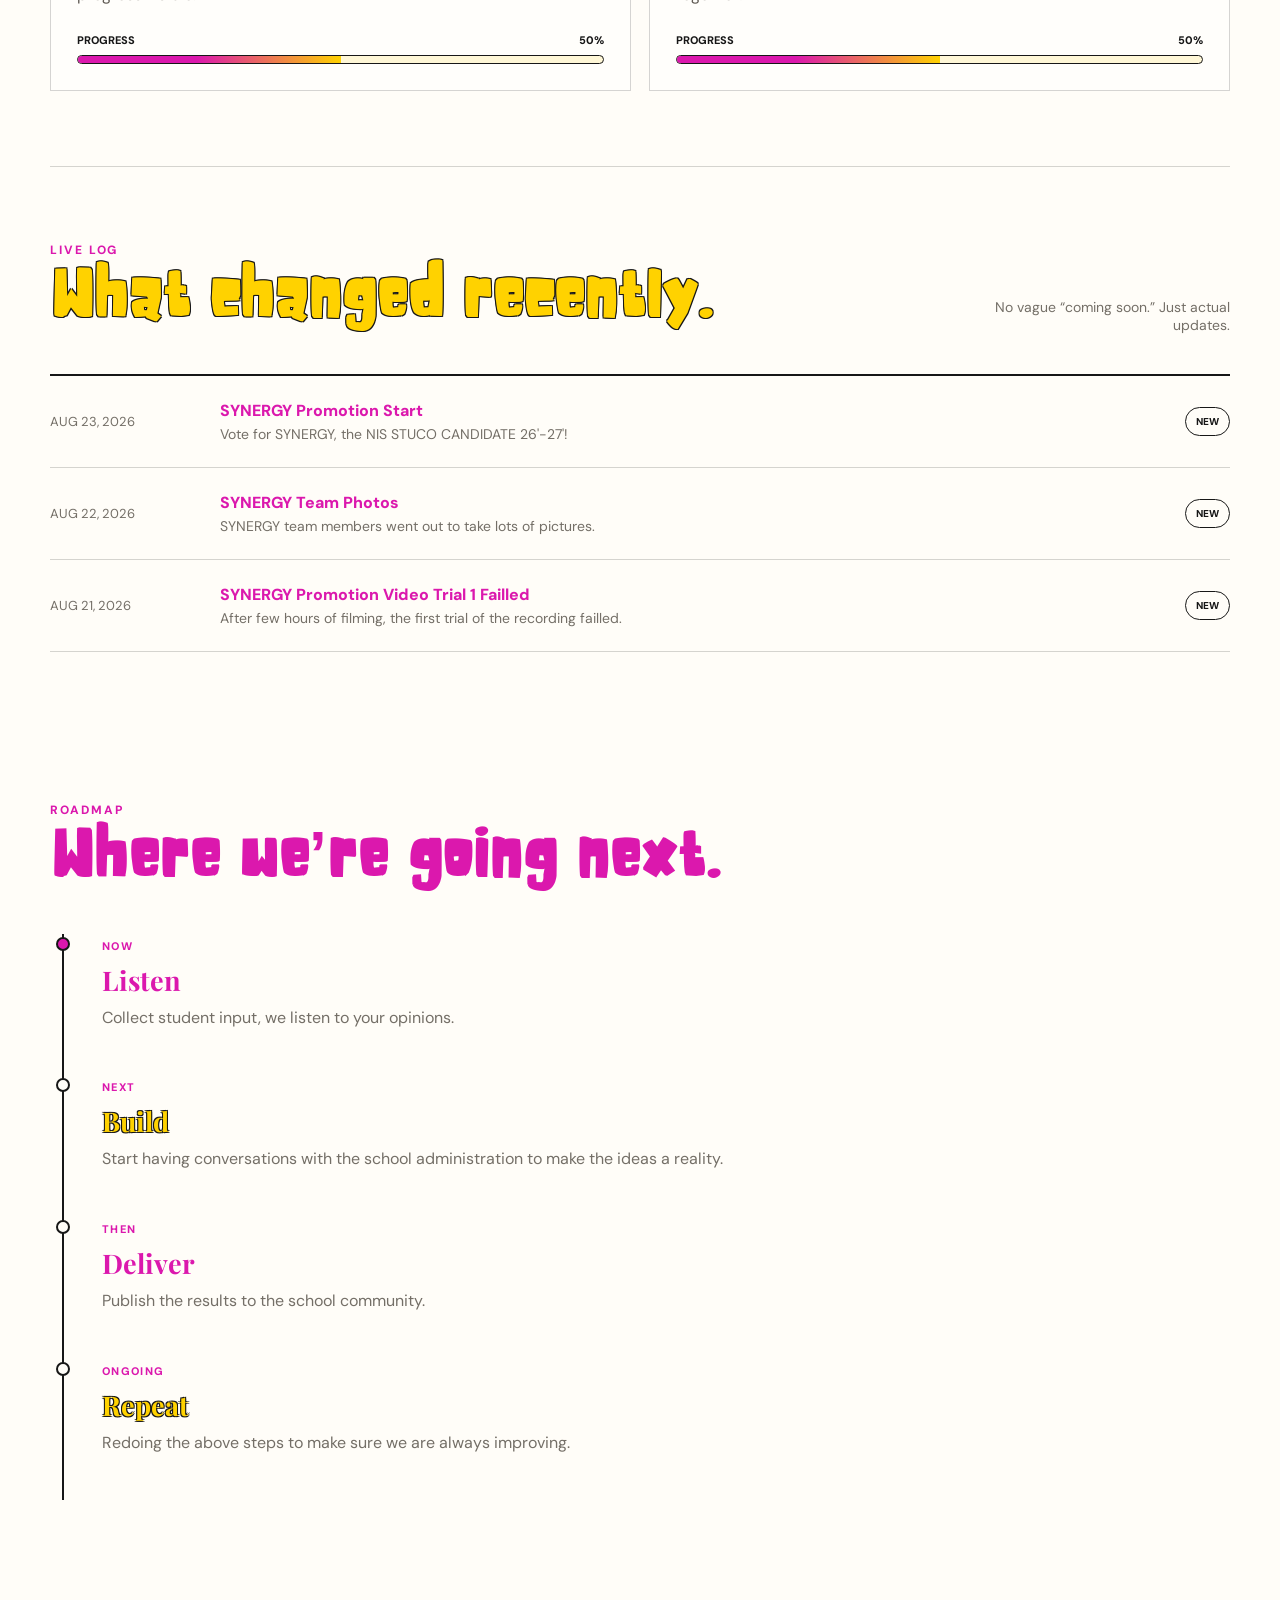
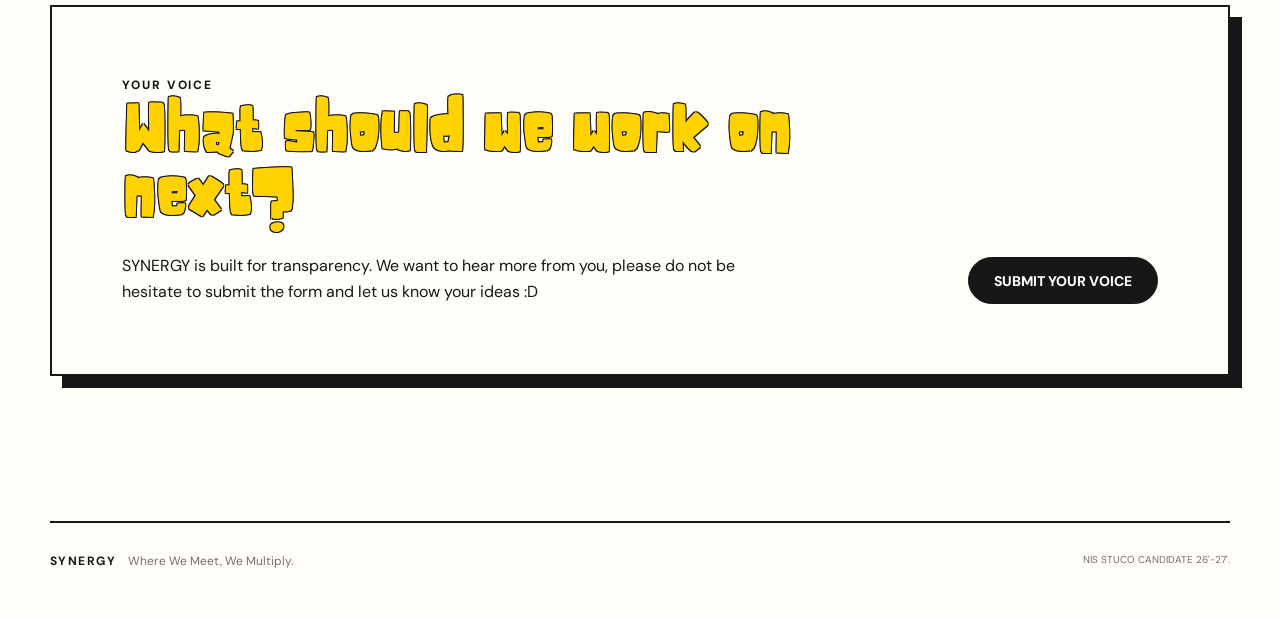
==== commit ac6ad7f5: "Change script tag to module type for script.js" ====
--- a/index.html
+++ b/index.html
@@ -223,7 +223,7 @@
     </div>
     <small>NIS STUCO CANDIDATE 26'-27'.</small>
   </footer>
-  <script src="script.js"></script>
+  <script type="module" src="script.js"></script>
   <script>
 
   if ("serviceWorker" in navigator) {
